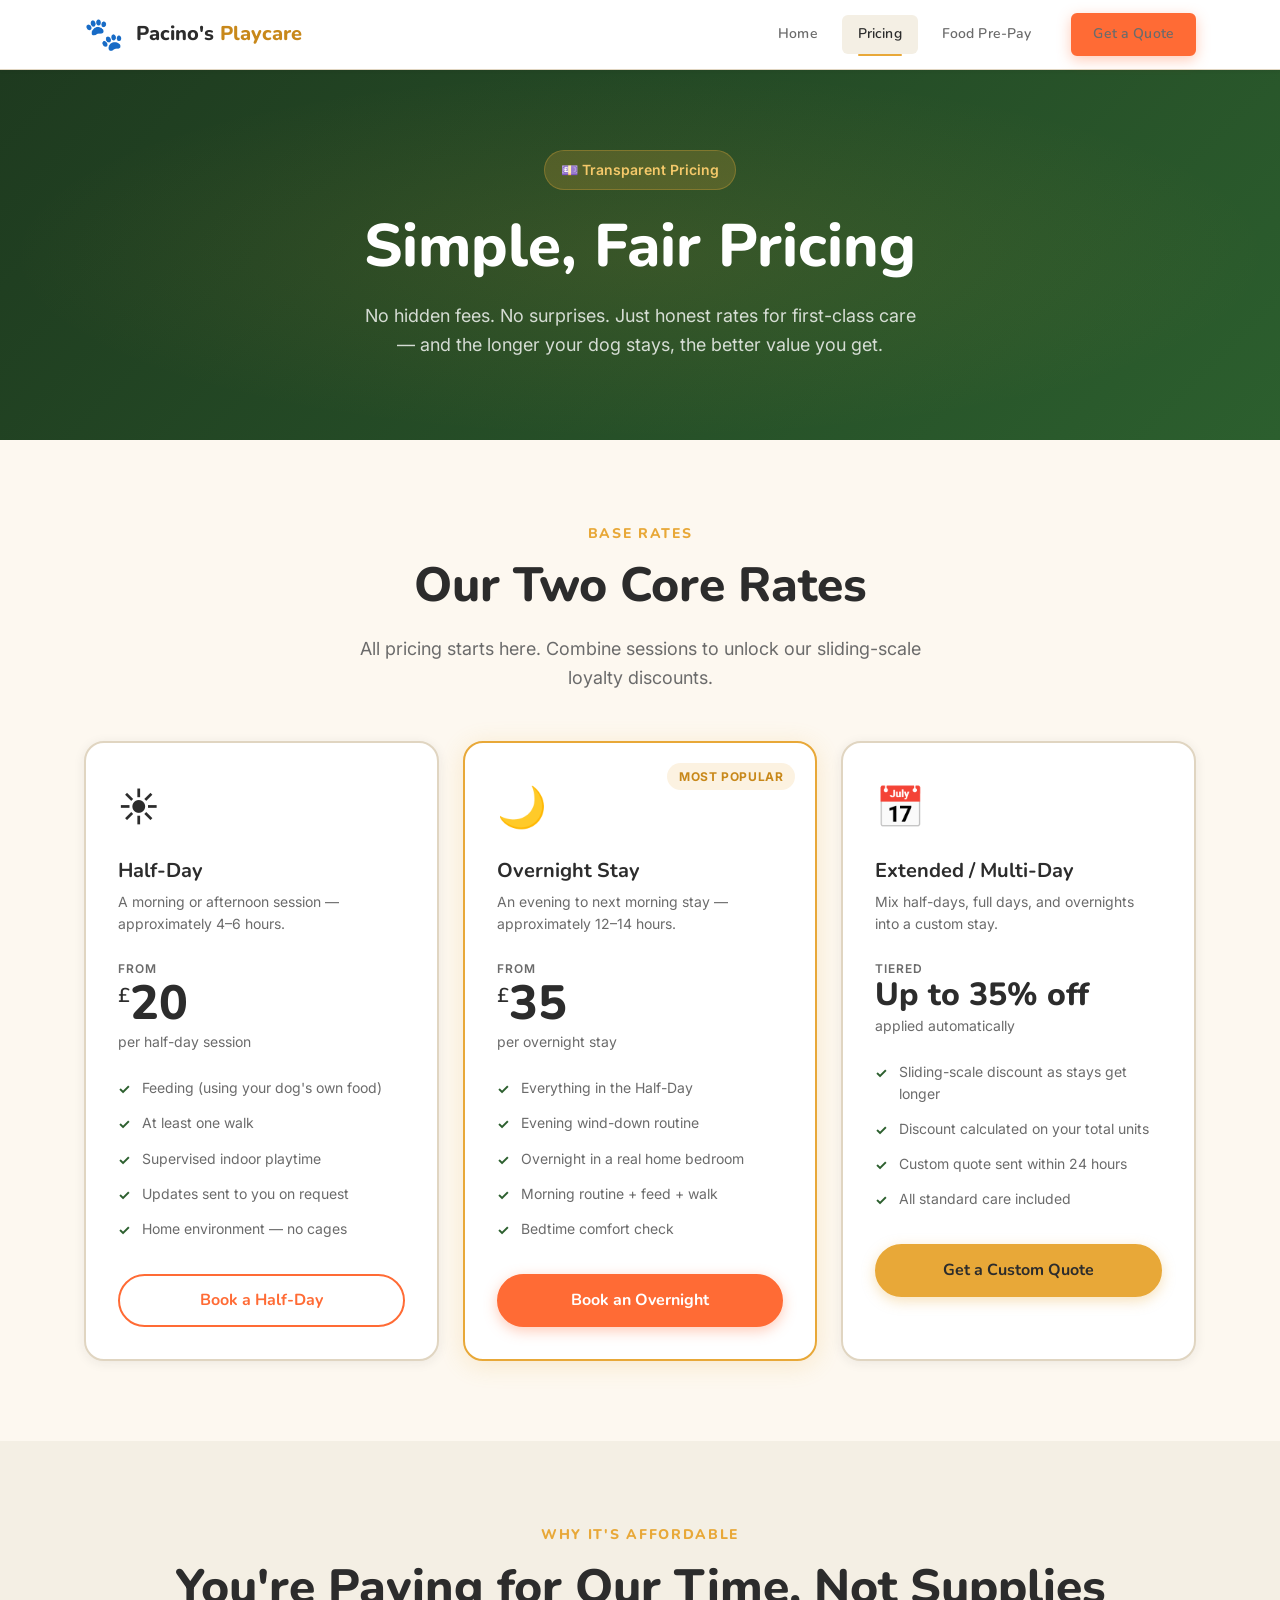
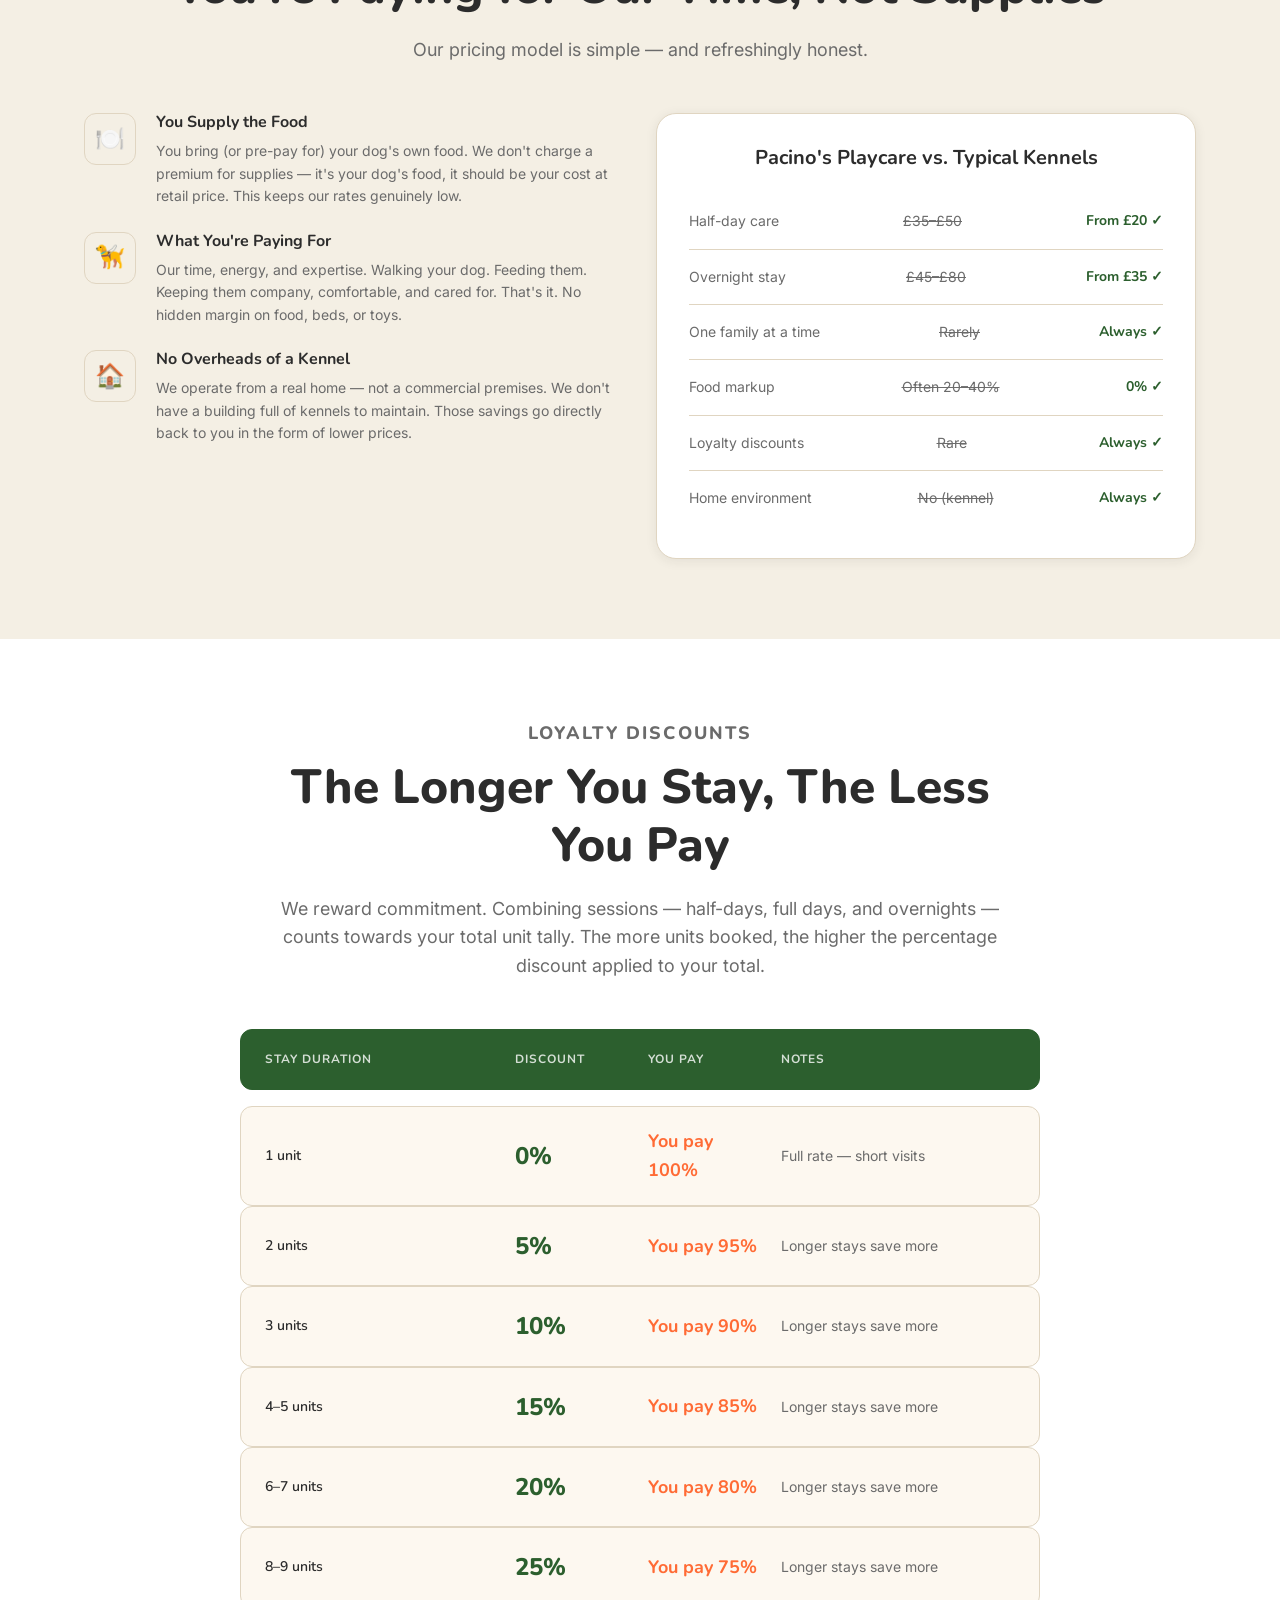
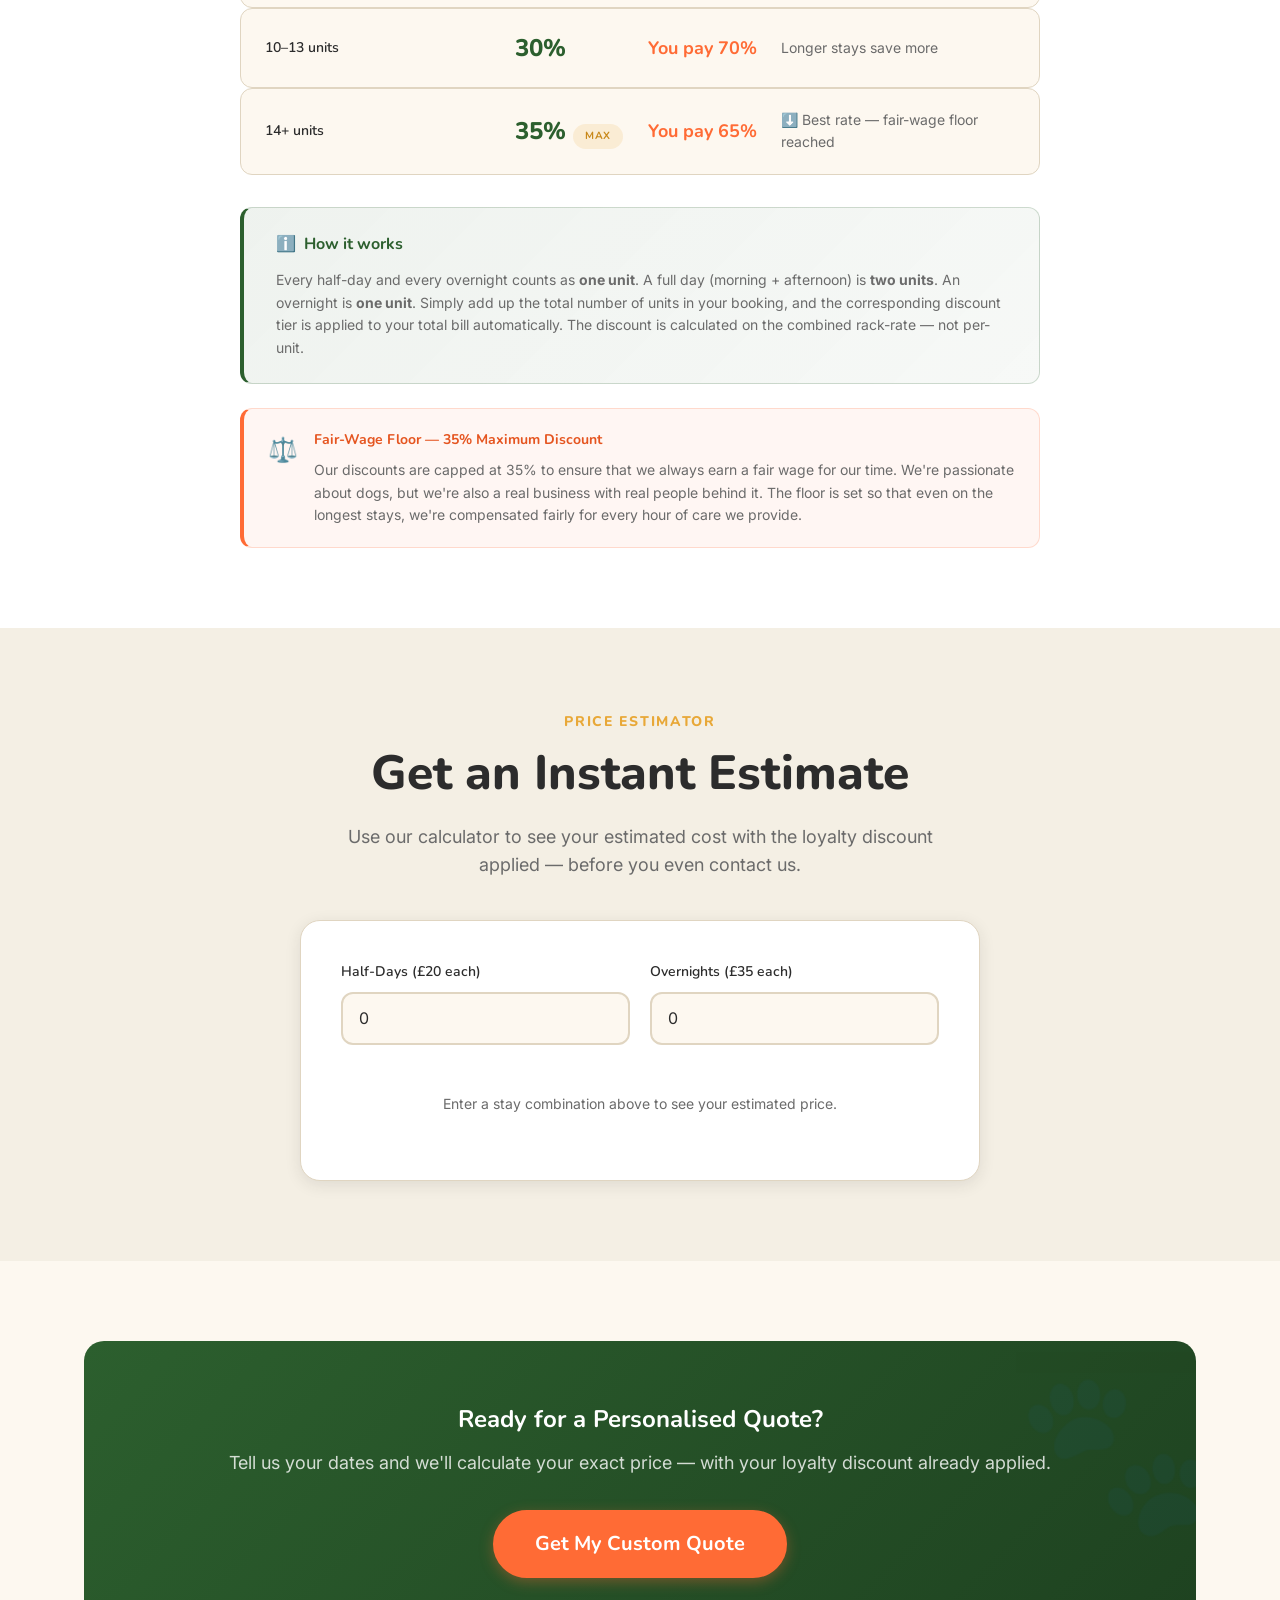
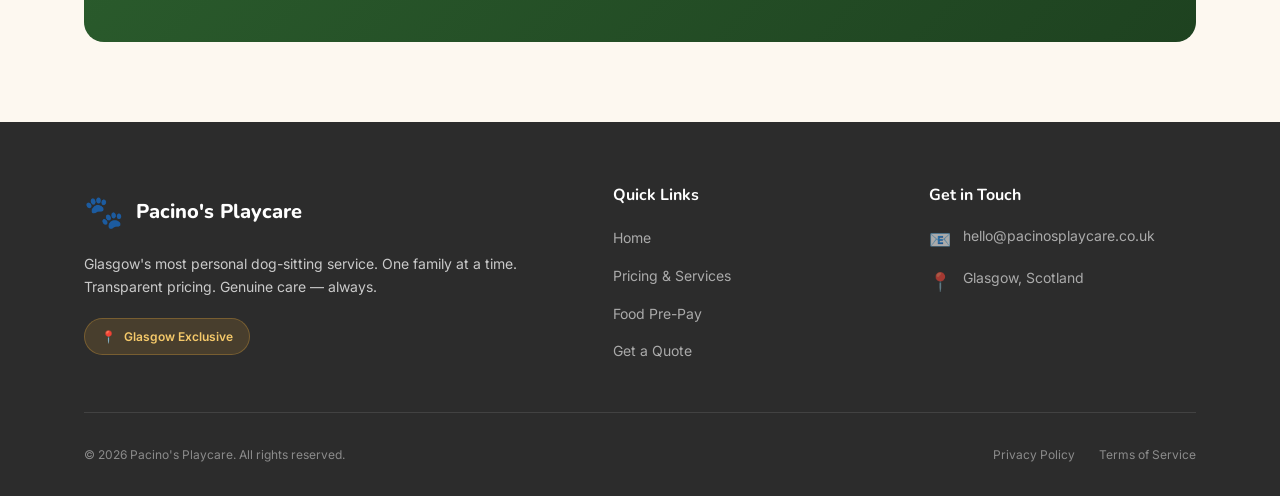
==== pricing.html @ 8b1b7b3b "Scaffold complete multi-page landing site for Pacino's Playcare - Add project structure: css/, js/, " ====
<!DOCTYPE html>
<html lang="en">
<head>
  <meta charset="UTF-8" />
  <meta name="viewport" content="width=device-width, initial-scale=1.0" />
  <meta name="description" content="Transparent pricing for Pacino's Playcare dog-sitting in Glasgow. Half-day from £20, overnight from £35. Sliding-scale discounts for longer stays. No hidden fees." />

  <title>Pricing & Services | Pacino's Playcare Glasgow</title>

  <!-- Fonts -->
  <link rel="preconnect" href="https://fonts.googleapis.com" />
  <link rel="preconnect" href="https://fonts.gstatic.com" crossorigin />
  <link href="https://fonts.googleapis.com/css2?family=Nunito:wght@400;500;600;700;800&family=Inter:wght@400;500;600&display=swap" rel="stylesheet" />

  <!-- Styles -->
  <link rel="stylesheet" href="css/styles.css" />
  <link rel="stylesheet" href="css/pricing.css" />

  <!-- Favicon -->
  <link rel="icon" href="data:image/svg+xml,<svg xmlns='http://www.w3.org/2000/svg' viewBox='0 0 100 100'><text y='.9em' font-size='90'>🐾</text></svg>" />
</head>
<body>

  <!-- ========================================================
       NAVIGATION
  ======================================================== -->
  <nav class="site-nav" role="navigation" aria-label="Main navigation">
    <div class="nav-inner">
      <a href="index.html" class="nav-logo" aria-label="Pacino's Playcare — Home">
        <span class="nav-logo__icon" aria-hidden="true">🐾</span>
        <span class="nav-logo__text">Pacino's <span>Playcare</span></span>
      </a>
      <button class="nav-toggle" aria-label="Open navigation menu" aria-expanded="false" aria-controls="nav-links">
        <span class="nav-toggle__bar"></span>
        <span class="nav-toggle__bar"></span>
        <span class="nav-toggle__bar"></span>
      </button>
      <ul class="nav-links" id="nav-links" role="list">
        <li class="nav-links__item"><a href="index.html" class="nav-links__link" data-page="index.html">Home</a></li>
        <li class="nav-links__item"><a href="pricing.html" class="nav-links__link" data-page="pricing.html">Pricing</a></li>
        <li class="nav-links__item"><a href="food.html" class="nav-links__link" data-page="food.html">Food Pre-Pay</a></li>
        <li class="nav-links__item"><a href="contact.html" class="nav-links__link btn btn-primary nav-cta" data-page="contact.html">Get a Quote</a></li>
      </ul>
    </div>
  </nav>

  <main>

    <!-- ======================================================
         PAGE HERO
    ====================================================== -->
    <section class="page-hero" aria-labelledby="pricing-hero-title">
      <div class="container">
        <div class="page-hero__content">
          <div class="page-hero__eyebrow" aria-hidden="true">💷 Transparent Pricing</div>
          <h1 class="page-hero__title" id="pricing-hero-title">Simple, Fair Pricing</h1>
          <p class="page-hero__sub">
            No hidden fees. No surprises. Just honest rates for first-class care — and the longer your dog stays, the better value you get.
          </p>
        </div>
      </div>
    </section>

    <!-- ======================================================
         BASE PRICING CARDS
    ====================================================== -->
    <section class="section" id="base-pricing" aria-labelledby="base-pricing-title">
      <div class="container">
        <div class="text-center" style="margin-bottom: 0;">
          <p class="eyebrow">Base Rates</p>
          <h2 class="section-title" id="base-pricing-title">Our Two Core Rates</h2>
          <p class="section-subtitle" style="margin-inline: auto; margin-bottom: 0;">
            All pricing starts here. Combine sessions to unlock our sliding-scale loyalty discounts.
          </p>
        </div>

        <div class="pricing-cards">

          <!-- Half-Day -->
          <div class="pricing-card">
            <span class="pricing-card__icon" aria-hidden="true">☀️</span>
            <h3 class="pricing-card__name">Half-Day</h3>
            <p class="pricing-card__desc">A morning or afternoon session — approximately 4–6 hours.</p>

            <div class="pricing-card__price-block">
              <div class="pricing-card__from">From</div>
              <div class="pricing-card__price" aria-label="£20 per half-day">
                <sup>£</sup>20
              </div>
              <div class="pricing-card__per">per half-day session</div>
            </div>

            <ul class="pricing-card__features" role="list">
              <li class="pricing-card__feature">
                <span class="pricing-card__feature-check" aria-hidden="true">✓</span>
                Feeding (using your dog's own food)
              </li>
              <li class="pricing-card__feature">
                <span class="pricing-card__feature-check" aria-hidden="true">✓</span>
                At least one walk
              </li>
              <li class="pricing-card__feature">
                <span class="pricing-card__feature-check" aria-hidden="true">✓</span>
                Supervised indoor playtime
              </li>
              <li class="pricing-card__feature">
                <span class="pricing-card__feature-check" aria-hidden="true">✓</span>
                Updates sent to you on request
              </li>
              <li class="pricing-card__feature">
                <span class="pricing-card__feature-check" aria-hidden="true">✓</span>
                Home environment — no cages
              </li>
            </ul>

            <a href="contact.html" class="btn btn-outline" style="width: 100%; justify-content: center;">Book a Half-Day</a>
          </div>

          <!-- Overnight -->
          <div class="pricing-card pricing-card--featured">
            <span class="badge badge-gold pricing-card__badge">Most Popular</span>
            <span class="pricing-card__icon" aria-hidden="true">🌙</span>
            <h3 class="pricing-card__name">Overnight Stay</h3>
            <p class="pricing-card__desc">An evening to next morning stay — approximately 12–14 hours.</p>

            <div class="pricing-card__price-block">
              <div class="pricing-card__from">From</div>
              <div class="pricing-card__price" aria-label="£35 per overnight">
                <sup>£</sup>35
              </div>
              <div class="pricing-card__per">per overnight stay</div>
            </div>

            <ul class="pricing-card__features" role="list">
              <li class="pricing-card__feature">
                <span class="pricing-card__feature-check" aria-hidden="true">✓</span>
                Everything in the Half-Day
              </li>
              <li class="pricing-card__feature">
                <span class="pricing-card__feature-check" aria-hidden="true">✓</span>
                Evening wind-down routine
              </li>
              <li class="pricing-card__feature">
                <span class="pricing-card__feature-check" aria-hidden="true">✓</span>
                Overnight in a real home bedroom
              </li>
              <li class="pricing-card__feature">
                <span class="pricing-card__feature-check" aria-hidden="true">✓</span>
                Morning routine + feed + walk
              </li>
              <li class="pricing-card__feature">
                <span class="pricing-card__feature-check" aria-hidden="true">✓</span>
                Bedtime comfort check
              </li>
            </ul>

            <a href="contact.html" class="btn btn-primary" style="width: 100%; justify-content: center;">Book an Overnight</a>
          </div>

          <!-- Extended / Custom -->
          <div class="pricing-card">
            <span class="pricing-card__icon" aria-hidden="true">📅</span>
            <h3 class="pricing-card__name">Extended / Multi-Day</h3>
            <p class="pricing-card__desc">Mix half-days, full days, and overnights into a custom stay.</p>

            <div class="pricing-card__price-block">
              <div class="pricing-card__from">Tiered</div>
              <div class="pricing-card__price" style="font-size: 2rem;" aria-label="Up to 35% off">
                Up to 35% off
              </div>
              <div class="pricing-card__per">applied automatically</div>
            </div>

            <ul class="pricing-card__features" role="list">
              <li class="pricing-card__feature">
                <span class="pricing-card__feature-check" aria-hidden="true">✓</span>
                Sliding-scale discount as stays get longer
              </li>
              <li class="pricing-card__feature">
                <span class="pricing-card__feature-check" aria-hidden="true">✓</span>
                Discount calculated on your total units
              </li>
              <li class="pricing-card__feature">
                <span class="pricing-card__feature-check" aria-hidden="true">✓</span>
                Custom quote sent within 24 hours
              </li>
              <li class="pricing-card__feature">
                <span class="pricing-card__feature-check" aria-hidden="true">✓</span>
                All standard care included
              </li>
            </ul>

            <a href="contact.html" class="btn btn-gold" style="width: 100%; justify-content: center;">Get a Custom Quote</a>
          </div>

        </div>
      </div>
    </section>

    <!-- ======================================================
         WHY SO AFFORDABLE
    ====================================================== -->
    <section class="section section--alt" id="why-affordable" aria-labelledby="affordable-title">
      <div class="container">
        <div class="text-center" style="margin-bottom: 3rem;">
          <p class="eyebrow">Why It's Affordable</p>
          <h2 class="section-title" id="affordable-title">You're Paying for Our Time, Not Supplies</h2>
          <p class="section-subtitle" style="margin-inline: auto;">
            Our pricing model is simple — and refreshingly honest.
          </p>
        </div>

        <div class="affordable-grid">
          <div class="affordable-col">
            <div class="affordable-item">
              <div class="affordable-item__icon" aria-hidden="true">🍽️</div>
              <div>
                <h3 class="affordable-item__title">You Supply the Food</h3>
                <p>You bring (or pre-pay for) your dog's own food. We don't charge a premium for supplies — it's your dog's food, it should be your cost at retail price. This keeps our rates genuinely low.</p>
              </div>
            </div>

            <div class="affordable-item">
              <div class="affordable-item__icon" aria-hidden="true">🦮</div>
              <div>
                <h3 class="affordable-item__title">What You're Paying For</h3>
                <p>Our time, energy, and expertise. Walking your dog. Feeding them. Keeping them company, comfortable, and cared for. That's it. No hidden margin on food, beds, or toys.</p>
              </div>
            </div>

            <div class="affordable-item">
              <div class="affordable-item__icon" aria-hidden="true">🏠</div>
              <div>
                <h3 class="affordable-item__title">No Overheads of a Kennel</h3>
                <p>We operate from a real home — not a commercial premises. We don't have a building full of kennels to maintain. Those savings go directly back to you in the form of lower prices.</p>
              </div>
            </div>
          </div>

          <div class="affordable-col">
            <div class="comparison-card">
              <h3 class="comparison-card__title">
                Pacino's Playcare vs. Typical Kennels
              </h3>
              <div class="comparison-row">
                <span class="comparison-row__label">Half-day care</span>
                <span class="comparison-row__them">£35–£50</span>
                <span class="comparison-row__us">From £20 ✓</span>
              </div>
              <div class="comparison-row">
                <span class="comparison-row__label">Overnight stay</span>
                <span class="comparison-row__them">£45–£80</span>
                <span class="comparison-row__us">From £35 ✓</span>
              </div>
              <div class="comparison-row">
                <span class="comparison-row__label">One family at a time</span>
                <span class="comparison-row__them">Rarely</span>
                <span class="comparison-row__us">Always ✓</span>
              </div>
              <div class="comparison-row">
                <span class="comparison-row__label">Food markup</span>
                <span class="comparison-row__them">Often 20–40%</span>
                <span class="comparison-row__us">0% ✓</span>
              </div>
              <div class="comparison-row">
                <span class="comparison-row__label">Loyalty discounts</span>
                <span class="comparison-row__them">Rare</span>
                <span class="comparison-row__us">Always ✓</span>
              </div>
              <div class="comparison-row">
                <span class="comparison-row__label">Home environment</span>
                <span class="comparison-row__them">No (kennel)</span>
                <span class="comparison-row__us">Always ✓</span>
              </div>
            </div>
          </div>
        </div>
      </div>
    </section>

    <!-- ======================================================
         DISCOUNT ALGORITHM
    ====================================================== -->
    <section class="section discount-section" id="discounts" aria-labelledby="discount-title">
      <div class="container">
        <div class="discount-intro">
          <p class="eyebrow">Loyalty Discounts</p>
          <h2 class="section-title" id="discount-title">The Longer You Stay, The Less You Pay</h2>
          <p>
            We reward commitment. Combining sessions — half-days, full days, and overnights — counts towards your total unit tally. The more units booked, the higher the percentage discount applied to your total.
          </p>
        </div>

        <!-- Discount Table -->
        <div class="discount-tiers" role="table" aria-label="Discount tier table">
          <div class="tier-row tier-row--header" role="row">
            <span class="tier-cell tier-cell--header" role="columnheader">Stay Duration</span>
            <span class="tier-cell tier-cell--header" role="columnheader">Discount</span>
            <span class="tier-cell tier-cell--header" role="columnheader">You Pay</span>
            <span class="tier-cell tier-cell--header" role="columnheader">Notes</span>
          </div>
          <div id="discount-tbody" role="rowgroup">
            <!-- Populated by pricing.js -->
            <noscript>
              <div class="tier-row" role="row"><span class="tier-cell tier-cell--duration" role="cell">1 unit</span><span class="tier-cell tier-cell--discount" role="cell">0%</span><span class="tier-cell tier-cell--price" role="cell">Full rate</span><span class="tier-cell" role="cell">Short visit</span></div>
              <div class="tier-row" role="row"><span class="tier-cell tier-cell--duration" role="cell">2 units</span><span class="tier-cell tier-cell--discount" role="cell">5%</span><span class="tier-cell tier-cell--price" role="cell">95%</span><span class="tier-cell" role="cell">Returning visitors save more</span></div>
              <div class="tier-row" role="row"><span class="tier-cell tier-cell--duration" role="cell">3 units</span><span class="tier-cell tier-cell--discount" role="cell">10%</span><span class="tier-cell tier-cell--price" role="cell">90%</span><span class="tier-cell" role="cell">Longer stays save more</span></div>
              <div class="tier-row" role="row"><span class="tier-cell tier-cell--duration" role="cell">4–5 units</span><span class="tier-cell tier-cell--discount" role="cell">15%</span><span class="tier-cell tier-cell--price" role="cell">85%</span><span class="tier-cell" role="cell">Longer stays save more</span></div>
              <div class="tier-row" role="row"><span class="tier-cell tier-cell--duration" role="cell">6–7 units</span><span class="tier-cell tier-cell--discount" role="cell">20%</span><span class="tier-cell tier-cell--price" role="cell">80%</span><span class="tier-cell" role="cell">Longer stays save more</span></div>
              <div class="tier-row" role="row"><span class="tier-cell tier-cell--duration" role="cell">8–9 units</span><span class="tier-cell tier-cell--discount" role="cell">25%</span><span class="tier-cell tier-cell--price" role="cell">75%</span><span class="tier-cell" role="cell">Longer stays save more</span></div>
              <div class="tier-row" role="row"><span class="tier-cell tier-cell--duration" role="cell">10–13 units</span><span class="tier-cell tier-cell--discount" role="cell">30%</span><span class="tier-cell tier-cell--price" role="cell">70%</span><span class="tier-cell" role="cell">Longer stays save more</span></div>
              <div class="tier-row" role="row"><span class="tier-cell tier-cell--duration" role="cell">14+ units</span><span class="tier-cell tier-cell--discount" role="cell">35%</span><span class="tier-cell tier-cell--price" role="cell">65%</span><span class="tier-cell" role="cell">Best rate — fair-wage floor</span></div>
            </noscript>
          </div>
        </div>

        <!-- Discount explainer -->
        <div class="discount-callout">
          <div class="discount-callout__title">
            <span aria-hidden="true">ℹ️</span>
            How it works
          </div>
          <p>
            Every half-day and every overnight counts as <strong>one unit</strong>. A full day (morning + afternoon) is <strong>two units</strong>. An overnight is <strong>one unit</strong>. Simply add up the total number of units in your booking, and the corresponding discount tier is applied to your total bill automatically. The discount is calculated on the combined rack-rate — not per-unit.
          </p>
        </div>

        <!-- Fair-wage floor notice -->
        <div class="floor-notice">
          <span class="floor-notice__icon" aria-hidden="true">⚖️</span>
          <div>
            <div class="floor-notice__title">Fair-Wage Floor — 35% Maximum Discount</div>
            <p>
              Our discounts are capped at 35% to ensure that we always earn a fair wage for our time. We're passionate about dogs, but we're also a real business with real people behind it. The floor is set so that even on the longest stays, we're compensated fairly for every hour of care we provide.
            </p>
          </div>
        </div>
      </div>
    </section>

    <!-- ======================================================
         PRICE ESTIMATOR
    ====================================================== -->
    <section class="section section--alt" id="estimator" aria-labelledby="estimator-title">
      <div class="container">
        <div class="text-center" style="margin-bottom: 2.5rem;">
          <p class="eyebrow">Price Estimator</p>
          <h2 class="section-title" id="estimator-title">Get an Instant Estimate</h2>
          <p class="section-subtitle" style="margin-inline: auto;">
            Use our calculator to see your estimated cost with the loyalty discount applied — before you even contact us.
          </p>
        </div>

        <div style="max-width: 680px; margin-inline: auto; background: var(--color-surface); border-radius: var(--radius-lg); padding: 2.5rem; box-shadow: var(--shadow-md); border: 1px solid var(--color-border);">
          <form id="estimator-form" novalidate aria-label="Price estimator">
            <div style="display: grid; grid-template-columns: 1fr 1fr; gap: 1.25rem; margin-bottom: 1.5rem;">
              <div>
                <label for="est-half-days" style="display: block; font-family: var(--font-heading); font-weight: 600; font-size: 0.875rem; margin-bottom: 0.5rem;">
                  Half-Days (£20 each)
                </label>
                <input
                  type="number"
                  id="est-half-days"
                  min="0"
                  max="50"
                  value="0"
                  class="form-input"
                  aria-label="Number of half-days"
                />
              </div>
              <div>
                <label for="est-overnights" style="display: block; font-family: var(--font-heading); font-weight: 600; font-size: 0.875rem; margin-bottom: 0.5rem;">
                  Overnights (£35 each)
                </label>
                <input
                  type="number"
                  id="est-overnights"
                  min="0"
                  max="50"
                  value="0"
                  class="form-input"
                  aria-label="Number of overnights"
                />
              </div>
            </div>
          </form>

          <div id="estimator-result" aria-live="polite" aria-label="Price estimate result">
            <p class="estimator-hint">Enter a stay combination above to see your estimated price.</p>
          </div>
        </div>
      </div>
    </section>

    <!-- ======================================================
         CTA
    ====================================================== -->
    <section class="section" aria-labelledby="pricing-cta-title">
      <div class="container">
        <div class="quote-cta">
          <h2 id="pricing-cta-title">Ready for a Personalised Quote?</h2>
          <p>Tell us your dates and we'll calculate your exact price — with your loyalty discount already applied.</p>
          <a href="contact.html" class="btn btn-primary btn-lg">Get My Custom Quote</a>
        </div>
      </div>
    </section>

  </main>

  <!-- ========================================================
       FOOTER
  ======================================================== -->
  <footer class="site-footer" aria-label="Site footer">
    <div class="container">
      <div class="footer-grid">
        <div class="footer-brand">
          <div class="footer-brand__logo">
            <span class="footer-brand__logo-icon" aria-hidden="true">🐾</span>
            <span class="footer-brand__logo-text">Pacino's Playcare</span>
          </div>
          <p class="footer-brand__tagline">Glasgow's most personal dog-sitting service. One family at a time. Transparent pricing. Genuine care — always.</p>
          <span class="footer-brand__badge"><span aria-hidden="true">📍</span> Glasgow Exclusive</span>
        </div>
        <div>
          <h3 class="footer-col__heading">Quick Links</h3>
          <ul class="footer-col__list" role="list">
            <li><a href="index.html">Home</a></li>
            <li><a href="pricing.html">Pricing & Services</a></li>
            <li><a href="food.html">Food Pre-Pay</a></li>
            <li><a href="contact.html">Get a Quote</a></li>
          </ul>
        </div>
        <div>
          <h3 class="footer-col__heading">Get in Touch</h3>
          <div class="footer-contact-item">
            <span class="footer-contact-item__icon" aria-hidden="true">📧</span>
            <span>hello@pacinosplaycare.co.uk</span>
          </div>
          <div class="footer-contact-item">
            <span class="footer-contact-item__icon" aria-hidden="true">📍</span>
            <span>Glasgow, Scotland</span>
          </div>
        </div>
      </div>
      <div class="footer-bottom">
        <p class="footer-bottom__copy">&copy; <span id="footer-year"></span> Pacino's Playcare. All rights reserved.</p>
        <nav class="footer-bottom__links" aria-label="Footer legal links">
          <a href="#">Privacy Policy</a>
          <a href="#">Terms of Service</a>
        </nav>
      </div>
    </div>
  </footer>

  <!-- Inline estimator styles (page-specific widget styles) -->
  <style>
    .estimator-hint {
      text-align: center;
      color: var(--color-text-muted);
      font-size: var(--size-sm);
      padding: 1.5rem 0;
    }
    .estimator-breakdown {
      display: flex;
      flex-direction: column;
      gap: 0;
      border: 1px solid var(--color-border);
      border-radius: var(--radius-md);
      overflow: hidden;
    }
    .estimator-row {
      display: flex;
      justify-content: space-between;
      align-items: center;
      padding: 0.75rem 1.25rem;
      font-size: 0.9375rem;
      color: var(--color-text-muted);
      border-bottom: 1px solid var(--color-border);
    }
    .estimator-row:last-child { border-bottom: none; }
    .estimator-row--discount {
      background: rgba(44,95,46,0.05);
      color: var(--color-secondary);
      font-weight: 600;
    }
    .estimator-row--total {
      background: var(--color-surface-alt);
      font-family: var(--font-heading);
      font-weight: 700;
      font-size: 1rem;
      color: var(--color-text);
    }
    .estimator-total-price {
      font-size: 1.5rem;
      font-weight: 800;
      color: var(--color-accent);
    }
    .estimator-floor-note {
      margin-top: 1rem;
      padding: 0.75rem 1rem;
      background: rgba(232,168,56,0.1);
      border: 1px solid rgba(232,168,56,0.25);
      border-radius: var(--radius-sm);
      font-size: 0.875rem;
      color: var(--color-primary-dark);
      text-align: center;
    }
    .form-input {
      width: 100%;
      padding: 0.75rem 1rem;
      background-color: var(--color-bg);
      border: 2px solid var(--color-border);
      border-radius: var(--radius-md);
      font-size: 1rem;
      color: var(--color-text);
      transition: border-color 0.25s ease, box-shadow 0.25s ease;
      outline: none;
    }
    .form-input:focus {
      border-color: var(--color-secondary);
      box-shadow: 0 0 0 3px rgba(44,95,46,0.12);
    }
  </style>

  <!-- Scripts -->
  <script src="js/main.js"></script>
  <script src="js/pricing.js"></script>
  <script>
    document.getElementById('footer-year').textContent = new Date().getFullYear();
  </script>

</body>
</html>
---- css/styles.css ----
/* ============================================================
   Pacino's Playcare — Global Stylesheet
   ============================================================ */

/* ----------------------------------------------------------
   1. CSS Custom Properties (Design Tokens)
   ---------------------------------------------------------- */
:root {
  /* Colours */
  --color-primary:       #E8A838;   /* warm amber/gold */
  --color-primary-dark:  #C8881A;
  --color-primary-light: #F5C96A;
  --color-secondary:     #2C5F2E;   /* forest green */
  --color-secondary-dark:#1E4220;
  --color-accent:        #FF6B35;   /* coral — CTAs */
  --color-accent-hover:  #E55520;

  --color-bg:            #FDF8F0;   /* warm cream background */
  --color-surface:       #FFFFFF;
  --color-surface-alt:   #F4EFE4;

  --color-text:          #2C2C2C;
  --color-text-muted:    #6B6B6B;
  --color-text-light:    #FFFFFF;

  --color-border:        #E0D5C1;
  --color-shadow:        rgba(44, 44, 44, 0.10);

  /* Typography */
  --font-heading: 'Nunito', sans-serif;
  --font-body:    'Inter', sans-serif;

  --size-xs:   0.75rem;   /*  12px */
  --size-sm:   0.875rem;  /*  14px */
  --size-base: 1rem;      /*  16px */
  --size-md:   1.125rem;  /*  18px */
  --size-lg:   1.25rem;   /*  20px */
  --size-xl:   1.5rem;    /*  24px */
  --size-2xl:  2rem;      /*  32px */
  --size-3xl:  2.5rem;    /*  40px */
  --size-4xl:  3rem;      /*  48px */
  --size-5xl:  3.75rem;   /*  60px */

  --weight-regular: 400;
  --weight-medium:  500;
  --weight-semibold:600;
  --weight-bold:    700;
  --weight-extrabold:800;

  --leading-tight:  1.2;
  --leading-snug:   1.35;
  --leading-normal: 1.6;

  /* Spacing */
  --space-1:  0.25rem;
  --space-2:  0.5rem;
  --space-3:  0.75rem;
  --space-4:  1rem;
  --space-5:  1.25rem;
  --space-6:  1.5rem;
  --space-8:  2rem;
  --space-10: 2.5rem;
  --space-12: 3rem;
  --space-16: 4rem;
  --space-20: 5rem;
  --space-24: 6rem;

  /* Layout */
  --max-width:     1160px;
  --nav-height:    70px;
  --radius-sm:     6px;
  --radius-md:     12px;
  --radius-lg:     20px;
  --radius-full:   9999px;

  /* Transitions */
  --transition-fast:   150ms ease;
  --transition-normal: 250ms ease;
  --transition-slow:   400ms ease;

  /* Shadows */
  --shadow-sm:  0 1px 3px var(--color-shadow);
  --shadow-md:  0 4px 16px var(--color-shadow);
  --shadow-lg:  0 8px 32px rgba(44,44,44,0.14);
  --shadow-card:0 2px 12px rgba(44,44,44,0.08);
}

/* ----------------------------------------------------------
   2. Reset & Base
   ---------------------------------------------------------- */
*, *::before, *::after {
  box-sizing: border-box;
  margin: 0;
  padding: 0;
}

html {
  scroll-behavior: smooth;
  font-size: 16px;
}

body {
  font-family: var(--font-body);
  font-size: var(--size-base);
  font-weight: var(--weight-regular);
  line-height: var(--leading-normal);
  color: var(--color-text);
  background-color: var(--color-bg);
  -webkit-font-smoothing: antialiased;
  -moz-osx-font-smoothing: grayscale;
}

img {
  max-width: 100%;
  height: auto;
  display: block;
}

a {
  color: inherit;
  text-decoration: none;
}

ul, ol {
  list-style: none;
}

button, input, textarea, select {
  font: inherit;
}

h1, h2, h3, h4, h5, h6 {
  font-family: var(--font-heading);
  font-weight: var(--weight-bold);
  line-height: var(--leading-tight);
  color: var(--color-text);
}

/* ----------------------------------------------------------
   3. Utility Classes
   ---------------------------------------------------------- */
.container {
  width: 100%;
  max-width: var(--max-width);
  margin-inline: auto;
  padding-inline: var(--space-6);
}

.section {
  padding-block: var(--space-20);
}

.section--alt {
  background-color: var(--color-surface-alt);
}

.section--dark {
  background-color: var(--color-secondary);
  color: var(--color-text-light);
}

.section--primary {
  background-color: var(--color-primary);
}

.text-center { text-align: center; }
.text-left   { text-align: left; }

.sr-only {
  position: absolute;
  width: 1px;
  height: 1px;
  padding: 0;
  margin: -1px;
  overflow: hidden;
  clip: rect(0,0,0,0);
  white-space: nowrap;
  border: 0;
}

/* ----------------------------------------------------------
   4. Typography Helpers
   ---------------------------------------------------------- */
.eyebrow {
  display: inline-block;
  font-family: var(--font-heading);
  font-size: var(--size-sm);
  font-weight: var(--weight-extrabold);
  letter-spacing: 0.12em;
  text-transform: uppercase;
  color: var(--color-primary);
  margin-bottom: var(--space-3);
}

.section--dark .eyebrow,
.section--primary .eyebrow {
  color: var(--color-primary-light);
}

.section-title {
  font-size: clamp(var(--size-2xl), 4vw, var(--size-4xl));
  font-weight: var(--weight-extrabold);
  margin-bottom: var(--space-5);
}

.section-subtitle {
  font-size: var(--size-md);
  color: var(--color-text-muted);
  max-width: 600px;
  line-height: var(--leading-normal);
}

.section--dark .section-subtitle {
  color: rgba(255,255,255,0.75);
}

/* ----------------------------------------------------------
   5. Buttons
   ---------------------------------------------------------- */
.btn {
  display: inline-flex;
  align-items: center;
  gap: var(--space-2);
  padding: var(--space-3) var(--space-8);
  font-family: var(--font-heading);
  font-size: var(--size-base);
  font-weight: var(--weight-bold);
  border-radius: var(--radius-full);
  border: 2px solid transparent;
  cursor: pointer;
  transition: background-color var(--transition-normal),
              color var(--transition-normal),
              border-color var(--transition-normal),
              transform var(--transition-fast),
              box-shadow var(--transition-normal);
  text-decoration: none;
  white-space: nowrap;
}

.btn:hover  { transform: translateY(-2px); }
.btn:active { transform: translateY(0); }

.btn-primary {
  background-color: var(--color-accent);
  color: var(--color-text-light);
  border-color: var(--color-accent);
  box-shadow: 0 4px 14px rgba(255,107,53,0.35);
}
.btn-primary:hover {
  background-color: var(--color-accent-hover);
  border-color: var(--color-accent-hover);
  box-shadow: 0 6px 20px rgba(255,107,53,0.45);
}

.btn-secondary {
  background-color: transparent;
  color: var(--color-text-light);
  border-color: var(--color-text-light);
}
.btn-secondary:hover {
  background-color: var(--color-text-light);
  color: var(--color-secondary);
}

.btn-outline {
  background-color: transparent;
  color: var(--color-accent);
  border-color: var(--color-accent);
}
.btn-outline:hover {
  background-color: var(--color-accent);
  color: var(--color-text-light);
}

.btn-gold {
  background-color: var(--color-primary);
  color: var(--color-text);
  border-color: var(--color-primary);
  box-shadow: 0 4px 14px rgba(232,168,56,0.35);
}
.btn-gold:hover {
  background-color: var(--color-primary-dark);
  border-color: var(--color-primary-dark);
}

.btn-lg {
  padding: var(--space-4) var(--space-10);
  font-size: var(--size-lg);
}

/* ----------------------------------------------------------
   6. Navigation
   ---------------------------------------------------------- */
.site-nav {
  position: sticky;
  top: 0;
  z-index: 900;
  height: var(--nav-height);
  background-color: var(--color-surface);
  border-bottom: 1px solid var(--color-border);
  box-shadow: var(--shadow-sm);
  display: flex;
  align-items: center;
}

.nav-inner {
  display: flex;
  align-items: center;
  justify-content: space-between;
  width: 100%;
  max-width: var(--max-width);
  margin-inline: auto;
  padding-inline: var(--space-6);
}

/* Logo */
.nav-logo {
  display: flex;
  align-items: center;
  gap: var(--space-3);
  text-decoration: none;
  flex-shrink: 0;
}

.nav-logo__icon {
  font-size: var(--size-2xl);
  line-height: 1;
}

.nav-logo__text {
  font-family: var(--font-heading);
  font-weight: var(--weight-extrabold);
  font-size: var(--size-lg);
  color: var(--color-text);
  line-height: 1;
}

.nav-logo__text span {
  color: var(--color-primary-dark);
}

/* Links */
.nav-links {
  display: flex;
  align-items: center;
  gap: var(--space-2);
}

.nav-links__item {
  position: relative;
}

.nav-links__link {
  display: block;
  padding: var(--space-2) var(--space-4);
  font-family: var(--font-heading);
  font-size: var(--size-sm);
  font-weight: var(--weight-semibold);
  color: var(--color-text-muted);
  text-decoration: none;
  border-radius: var(--radius-sm);
  transition: color var(--transition-fast), background-color var(--transition-fast);
  letter-spacing: 0.01em;
}

.nav-links__link:hover,
.nav-links__link.active {
  color: var(--color-text);
  background-color: var(--color-surface-alt);
}

.nav-links__link.active::after {
  content: '';
  position: absolute;
  bottom: -2px;
  left: var(--space-4);
  right: var(--space-4);
  height: 2px;
  background-color: var(--color-primary);
  border-radius: var(--radius-full);
}

.nav-cta {
  margin-left: var(--space-4);
  padding: var(--space-2) var(--space-5);
  font-size: var(--size-sm);
}

/* Hamburger (mobile) */
.nav-toggle {
  display: none;
  flex-direction: column;
  justify-content: space-between;
  width: 26px;
  height: 20px;
  background: none;
  border: none;
  cursor: pointer;
  padding: 0;
}

.nav-toggle__bar {
  display: block;
  width: 100%;
  height: 2px;
  background-color: var(--color-text);
  border-radius: var(--radius-full);
  transition: transform var(--transition-normal), opacity var(--transition-normal);
}

/* Animated hamburger → X */
.nav-toggle[aria-expanded="true"] .nav-toggle__bar:nth-child(1) {
  transform: translateY(9px) rotate(45deg);
}
.nav-toggle[aria-expanded="true"] .nav-toggle__bar:nth-child(2) {
  opacity: 0;
}
.nav-toggle[aria-expanded="true"] .nav-toggle__bar:nth-child(3) {
  transform: translateY(-9px) rotate(-45deg);
}

/* ----------------------------------------------------------
   7. Footer
   ---------------------------------------------------------- */
.site-footer {
  background-color: var(--color-text);
  color: rgba(255,255,255,0.75);
  padding-block: var(--space-16) var(--space-8);
}

.footer-grid {
  display: grid;
  grid-template-columns: 1.8fr 1fr 1fr;
  gap: var(--space-12);
  margin-bottom: var(--space-12);
}

.footer-brand__logo {
  display: flex;
  align-items: center;
  gap: var(--space-3);
  margin-bottom: var(--space-4);
}

.footer-brand__logo-icon {
  font-size: var(--size-2xl);
}

.footer-brand__logo-text {
  font-family: var(--font-heading);
  font-weight: var(--weight-extrabold);
  font-size: var(--size-lg);
  color: var(--color-text-light);
}

.footer-brand__tagline {
  font-size: var(--size-sm);
  line-height: var(--leading-normal);
  margin-bottom: var(--space-5);
}

.footer-brand__badge {
  display: inline-flex;
  align-items: center;
  gap: var(--space-2);
  padding: var(--space-2) var(--space-4);
  background-color: rgba(232,168,56,0.15);
  border: 1px solid rgba(232,168,56,0.3);
  border-radius: var(--radius-full);
  font-size: var(--size-xs);
  font-weight: var(--weight-semibold);
  color: var(--color-primary-light);
}

.footer-col__heading {
  font-family: var(--font-heading);
  font-weight: var(--weight-bold);
  font-size: var(--size-base);
  color: var(--color-text-light);
  margin-bottom: var(--space-5);
}

.footer-col__list {
  display: flex;
  flex-direction: column;
  gap: var(--space-3);
}

.footer-col__list a {
  font-size: var(--size-sm);
  color: rgba(255,255,255,0.6);
  transition: color var(--transition-fast);
}

.footer-col__list a:hover {
  color: var(--color-primary-light);
}

.footer-contact-item {
  display: flex;
  align-items: flex-start;
  gap: var(--space-3);
  font-size: var(--size-sm);
  color: rgba(255,255,255,0.6);
  margin-bottom: var(--space-3);
}

.footer-contact-item__icon {
  font-size: var(--size-md);
  flex-shrink: 0;
  margin-top: 1px;
}

.footer-bottom {
  border-top: 1px solid rgba(255,255,255,0.1);
  padding-top: var(--space-8);
  display: flex;
  align-items: center;
  justify-content: space-between;
  flex-wrap: wrap;
  gap: var(--space-4);
}

.footer-bottom__copy {
  font-size: var(--size-xs);
  color: rgba(255,255,255,0.45);
}

.footer-bottom__links {
  display: flex;
  gap: var(--space-6);
}

.footer-bottom__links a {
  font-size: var(--size-xs);
  color: rgba(255,255,255,0.45);
  transition: color var(--transition-fast);
}

.footer-bottom__links a:hover {
  color: var(--color-primary-light);
}

/* ----------------------------------------------------------
   8. Cards
   ---------------------------------------------------------- */
.card {
  background-color: var(--color-surface);
  border-radius: var(--radius-lg);
  padding: var(--space-8);
  box-shadow: var(--shadow-card);
  transition: box-shadow var(--transition-normal), transform var(--transition-normal);
}

.card:hover {
  box-shadow: var(--shadow-md);
  transform: translateY(-4px);
}

.card__icon {
  font-size: 2.5rem;
  margin-bottom: var(--space-5);
  display: block;
}

.card__title {
  font-family: var(--font-heading);
  font-weight: var(--weight-bold);
  font-size: var(--size-lg);
  margin-bottom: var(--space-3);
}

.card__body {
  font-size: var(--size-sm);
  color: var(--color-text-muted);
  line-height: var(--leading-normal);
}

/* ----------------------------------------------------------
   9. Badges / Pills
   ---------------------------------------------------------- */
.badge {
  display: inline-flex;
  align-items: center;
  gap: var(--space-1);
  padding: var(--space-1) var(--space-3);
  border-radius: var(--radius-full);
  font-size: var(--size-xs);
  font-weight: var(--weight-bold);
  letter-spacing: 0.05em;
  text-transform: uppercase;
}

.badge-green {
  background-color: rgba(44,95,46,0.12);
  color: var(--color-secondary);
}

.badge-gold {
  background-color: rgba(232,168,56,0.15);
  color: var(--color-primary-dark);
}

.badge-coral {
  background-color: rgba(255,107,53,0.12);
  color: var(--color-accent-hover);
}

/* ----------------------------------------------------------
   10. Responsive — Mobile Breakpoints
   ---------------------------------------------------------- */
@media (max-width: 900px) {
  .footer-grid {
    grid-template-columns: 1fr 1fr;
  }
  .footer-grid > :first-child {
    grid-column: span 2;
  }
}

@media (max-width: 768px) {
  :root {
    --nav-height: 64px;
  }

  /* Mobile nav */
  .nav-toggle {
    display: flex;
  }

  .nav-links {
    position: absolute;
    top: var(--nav-height);
    left: 0;
    right: 0;
    flex-direction: column;
    align-items: stretch;
    gap: 0;
    background-color: var(--color-surface);
    border-bottom: 1px solid var(--color-border);
    box-shadow: var(--shadow-md);
    padding: var(--space-4) var(--space-6);
    transform: translateY(-20px);
    opacity: 0;
    pointer-events: none;
    transition: opacity var(--transition-normal), transform var(--transition-normal);
  }

  .nav-links.open {
    transform: translateY(0);
    opacity: 1;
    pointer-events: all;
  }

  .nav-links__link {
    padding: var(--space-4);
    font-size: var(--size-base);
    border-bottom: 1px solid var(--color-border);
  }

  .nav-links__link.active::after {
    display: none;
  }

  .nav-cta {
    margin-left: 0;
    margin-top: var(--space-3);
    text-align: center;
    justify-content: center;
  }

  .section {
    padding-block: var(--space-16);
  }

  .footer-grid {
    grid-template-columns: 1fr;
  }

  .footer-grid > :first-child {
    grid-column: span 1;
  }

  .footer-bottom {
    flex-direction: column;
    text-align: center;
  }
}

@media (max-width: 480px) {
  .container {
    padding-inline: var(--space-4);
  }

  .section {
    padding-block: var(--space-12);
  }
}
---- css/pricing.css ----
/* ============================================================
   Pacino's Playcare — Pricing Page Styles
   ============================================================ */

/* ----------------------------------------------------------
   Pricing Hero
   ---------------------------------------------------------- */
.page-hero {
  background: linear-gradient(135deg, #1e3a1f 0%, #2C5F2E 100%);
  color: var(--color-text-light);
  padding: var(--space-20) 0;
  text-align: center;
  position: relative;
  overflow: hidden;
}

.page-hero::before {
  content: '';
  position: absolute;
  inset: 0;
  background: radial-gradient(ellipse at 50% 50%, rgba(232,168,56,0.1) 0%, transparent 70%);
  pointer-events: none;
}

.page-hero__content {
  position: relative;
  z-index: 1;
}

.page-hero__eyebrow {
  display: inline-flex;
  align-items: center;
  gap: var(--space-2);
  padding: var(--space-2) var(--space-4);
  background: rgba(232,168,56,0.2);
  border: 1px solid rgba(232,168,56,0.3);
  border-radius: var(--radius-full);
  font-size: var(--size-sm);
  font-weight: var(--weight-semibold);
  color: var(--color-primary-light);
  margin-bottom: var(--space-5);
}

.page-hero__title {
  font-size: clamp(var(--size-3xl), 5vw, var(--size-5xl));
  font-weight: var(--weight-extrabold);
  color: var(--color-text-light);
  margin-bottom: var(--space-5);
}

.page-hero__sub {
  font-size: var(--size-md);
  color: rgba(255,255,255,0.8);
  max-width: 560px;
  margin-inline: auto;
  line-height: var(--leading-normal);
}

/* ----------------------------------------------------------
   Base Pricing Cards
   ---------------------------------------------------------- */
.pricing-cards {
  display: grid;
  grid-template-columns: repeat(auto-fit, minmax(280px, 1fr));
  gap: var(--space-6);
  margin-top: var(--space-12);
}

.pricing-card {
  background-color: var(--color-surface);
  border-radius: var(--radius-lg);
  padding: var(--space-8);
  box-shadow: var(--shadow-card);
  border: 2px solid var(--color-border);
  transition: box-shadow var(--transition-normal), transform var(--transition-normal), border-color var(--transition-normal);
  position: relative;
  overflow: hidden;
}

.pricing-card:hover {
  box-shadow: var(--shadow-md);
  transform: translateY(-4px);
}

.pricing-card--featured {
  border-color: var(--color-primary);
  box-shadow: 0 4px 24px rgba(232,168,56,0.2);
}

.pricing-card__badge {
  position: absolute;
  top: var(--space-5);
  right: var(--space-5);
}

.pricing-card__icon {
  font-size: 2.5rem;
  display: block;
  margin-bottom: var(--space-5);
}

.pricing-card__name {
  font-family: var(--font-heading);
  font-weight: var(--weight-bold);
  font-size: var(--size-lg);
  margin-bottom: var(--space-2);
}

.pricing-card__desc {
  font-size: var(--size-sm);
  color: var(--color-text-muted);
  margin-bottom: var(--space-6);
}

.pricing-card__price-block {
  margin-bottom: var(--space-6);
}

.pricing-card__from {
  font-size: var(--size-xs);
  color: var(--color-text-muted);
  text-transform: uppercase;
  letter-spacing: 0.08em;
  font-weight: var(--weight-semibold);
}

.pricing-card__price {
  font-family: var(--font-heading);
  font-weight: var(--weight-extrabold);
  font-size: var(--size-4xl);
  color: var(--color-text);
  line-height: 1;
}

.pricing-card__price sup {
  font-size: var(--size-lg);
  vertical-align: super;
  font-weight: var(--weight-semibold);
}

.pricing-card__per {
  font-size: var(--size-sm);
  color: var(--color-text-muted);
  margin-top: var(--space-1);
}

.pricing-card__features {
  display: flex;
  flex-direction: column;
  gap: var(--space-3);
  margin-bottom: var(--space-8);
}

.pricing-card__feature {
  display: flex;
  align-items: flex-start;
  gap: var(--space-3);
  font-size: var(--size-sm);
  color: var(--color-text-muted);
  line-height: var(--leading-normal);
}

.pricing-card__feature-check {
  color: var(--color-secondary);
  font-weight: var(--weight-bold);
  flex-shrink: 0;
  margin-top: 1px;
}

/* ----------------------------------------------------------
   Discount Algorithm Section
   ---------------------------------------------------------- */
.discount-section {
  background-color: var(--color-surface);
}

.discount-intro {
  max-width: 720px;
  margin-inline: auto;
  text-align: center;
  margin-bottom: var(--space-12);
}

.discount-intro p {
  font-size: var(--size-md);
  color: var(--color-text-muted);
  line-height: var(--leading-normal);
}

.discount-tiers {
  display: flex;
  flex-direction: column;
  gap: var(--space-4);
  max-width: 800px;
  margin-inline: auto;
}

.tier-row {
  display: grid;
  grid-template-columns: 2fr 1fr 1fr 2fr;
  align-items: center;
  gap: var(--space-4);
  background-color: var(--color-bg);
  border-radius: var(--radius-md);
  padding: var(--space-5) var(--space-6);
  border: 1px solid var(--color-border);
  transition: border-color var(--transition-fast), box-shadow var(--transition-fast);
}

.tier-row:hover {
  border-color: var(--color-primary);
  box-shadow: var(--shadow-sm);
}

.tier-row--header {
  background-color: var(--color-secondary);
  border-color: var(--color-secondary);
  color: var(--color-text-light);
}

.tier-row--header:hover {
  border-color: var(--color-secondary);
  box-shadow: none;
}

.tier-cell {
  font-size: var(--size-sm);
  color: var(--color-text-muted);
}

.tier-cell--header {
  font-family: var(--font-heading);
  font-weight: var(--weight-bold);
  font-size: var(--size-xs);
  text-transform: uppercase;
  letter-spacing: 0.08em;
  color: rgba(255,255,255,0.8);
}

.tier-cell--duration {
  font-family: var(--font-heading);
  font-weight: var(--weight-semibold);
  color: var(--color-text);
  font-size: var(--size-sm);
}

.tier-cell--discount {
  font-family: var(--font-heading);
  font-weight: var(--weight-extrabold);
  font-size: var(--size-xl);
  color: var(--color-secondary);
}

.tier-cell--price {
  font-family: var(--font-heading);
  font-weight: var(--weight-bold);
  color: var(--color-accent);
  font-size: var(--size-md);
}

.tier-bar {
  display: none; /* shown via JS if needed */
}

/* Discount Explainer Box */
.discount-callout {
  max-width: 800px;
  margin: var(--space-8) auto 0;
  background: linear-gradient(135deg, rgba(44,95,46,0.08), rgba(44,95,46,0.04));
  border: 1px solid rgba(44,95,46,0.2);
  border-left: 4px solid var(--color-secondary);
  border-radius: var(--radius-md);
  padding: var(--space-6) var(--space-8);
}

.discount-callout__title {
  font-family: var(--font-heading);
  font-weight: var(--weight-bold);
  font-size: var(--size-base);
  color: var(--color-secondary);
  margin-bottom: var(--space-3);
  display: flex;
  align-items: center;
  gap: var(--space-2);
}

.discount-callout p {
  font-size: var(--size-sm);
  color: var(--color-text-muted);
  line-height: var(--leading-normal);
}

/* Fair-Wage Floor Notice */
.floor-notice {
  max-width: 800px;
  margin: var(--space-6) auto 0;
  background: rgba(255,107,53,0.06);
  border: 1px solid rgba(255,107,53,0.2);
  border-left: 4px solid var(--color-accent);
  border-radius: var(--radius-md);
  padding: var(--space-5) var(--space-6);
  display: flex;
  align-items: flex-start;
  gap: var(--space-4);
}

.floor-notice__icon {
  font-size: var(--size-xl);
  flex-shrink: 0;
  margin-top: 2px;
}

.floor-notice__title {
  font-family: var(--font-heading);
  font-weight: var(--weight-bold);
  font-size: var(--size-sm);
  color: var(--color-accent-hover);
  margin-bottom: var(--space-2);
}

.floor-notice p {
  font-size: var(--size-sm);
  color: var(--color-text-muted);
  line-height: var(--leading-normal);
}

/* ----------------------------------------------------------
   Why So Affordable
   ---------------------------------------------------------- */
.affordable-grid {
  display: grid;
  grid-template-columns: 1fr 1fr;
  gap: var(--space-8);
  margin-top: var(--space-12);
}

.affordable-col {
  display: flex;
  flex-direction: column;
  gap: var(--space-6);
}

.affordable-item {
  display: flex;
  align-items: flex-start;
  gap: var(--space-5);
}

.affordable-item__icon {
  width: 52px;
  height: 52px;
  background-color: var(--color-surface-alt);
  border-radius: var(--radius-md);
  display: flex;
  align-items: center;
  justify-content: center;
  font-size: var(--size-xl);
  flex-shrink: 0;
  border: 1px solid var(--color-border);
}

.affordable-item__title {
  font-family: var(--font-heading);
  font-weight: var(--weight-bold);
  font-size: var(--size-base);
  margin-bottom: var(--space-2);
}

.affordable-item p {
  font-size: var(--size-sm);
  color: var(--color-text-muted);
  line-height: var(--leading-normal);
}

/* Comparison Column */
.comparison-card {
  background-color: var(--color-surface);
  border-radius: var(--radius-lg);
  padding: var(--space-8);
  box-shadow: var(--shadow-card);
  border: 1px solid var(--color-border);
}

.comparison-card__title {
  font-family: var(--font-heading);
  font-weight: var(--weight-bold);
  font-size: var(--size-lg);
  margin-bottom: var(--space-6);
  text-align: center;
}

.comparison-row {
  display: flex;
  justify-content: space-between;
  align-items: center;
  padding: var(--space-4) 0;
  border-bottom: 1px solid var(--color-border);
}

.comparison-row:last-of-type {
  border-bottom: none;
}

.comparison-row__label {
  font-size: var(--size-sm);
  color: var(--color-text-muted);
}

.comparison-row__them {
  font-size: var(--size-sm);
  color: var(--color-text-muted);
  text-decoration: line-through;
}

.comparison-row__us {
  font-family: var(--font-heading);
  font-weight: var(--weight-bold);
  color: var(--color-secondary);
  font-size: var(--size-sm);
}

/* ----------------------------------------------------------
   Quote CTA
   ---------------------------------------------------------- */
.quote-cta {
  text-align: center;
  padding: var(--space-16);
  background: linear-gradient(135deg, var(--color-secondary) 0%, #1E4220 100%);
  border-radius: var(--radius-lg);
  color: var(--color-text-light);
  position: relative;
  overflow: hidden;
}

.quote-cta::before {
  content: '🐾';
  position: absolute;
  font-size: 10rem;
  opacity: 0.06;
  top: -20px;
  right: -20px;
  pointer-events: none;
}

.quote-cta h2 {
  color: var(--color-text-light);
  margin-bottom: var(--space-4);
}

.quote-cta p {
  color: rgba(255,255,255,0.8);
  font-size: var(--size-md);
  margin-bottom: var(--space-8);
}

/* ----------------------------------------------------------
   Responsive — Pricing page
   ---------------------------------------------------------- */
@media (max-width: 768px) {
  .tier-row {
    grid-template-columns: 1fr 1fr;
    grid-template-rows: auto auto;
    gap: var(--space-2) var(--space-4);
  }

  .tier-row--header {
    display: none;
  }

  .tier-cell--duration::before {
    content: 'Duration: ';
    font-weight: var(--weight-regular);
    color: var(--color-text-muted);
  }
  .tier-cell--discount::before {
    content: 'Discount: ';
    font-size: var(--size-xs);
    font-weight: var(--weight-regular);
    color: var(--color-text-muted);
  }

  .affordable-grid {
    grid-template-columns: 1fr;
  }
}

@media (max-width: 480px) {
  .tier-row {
    grid-template-columns: 1fr;
  }
}
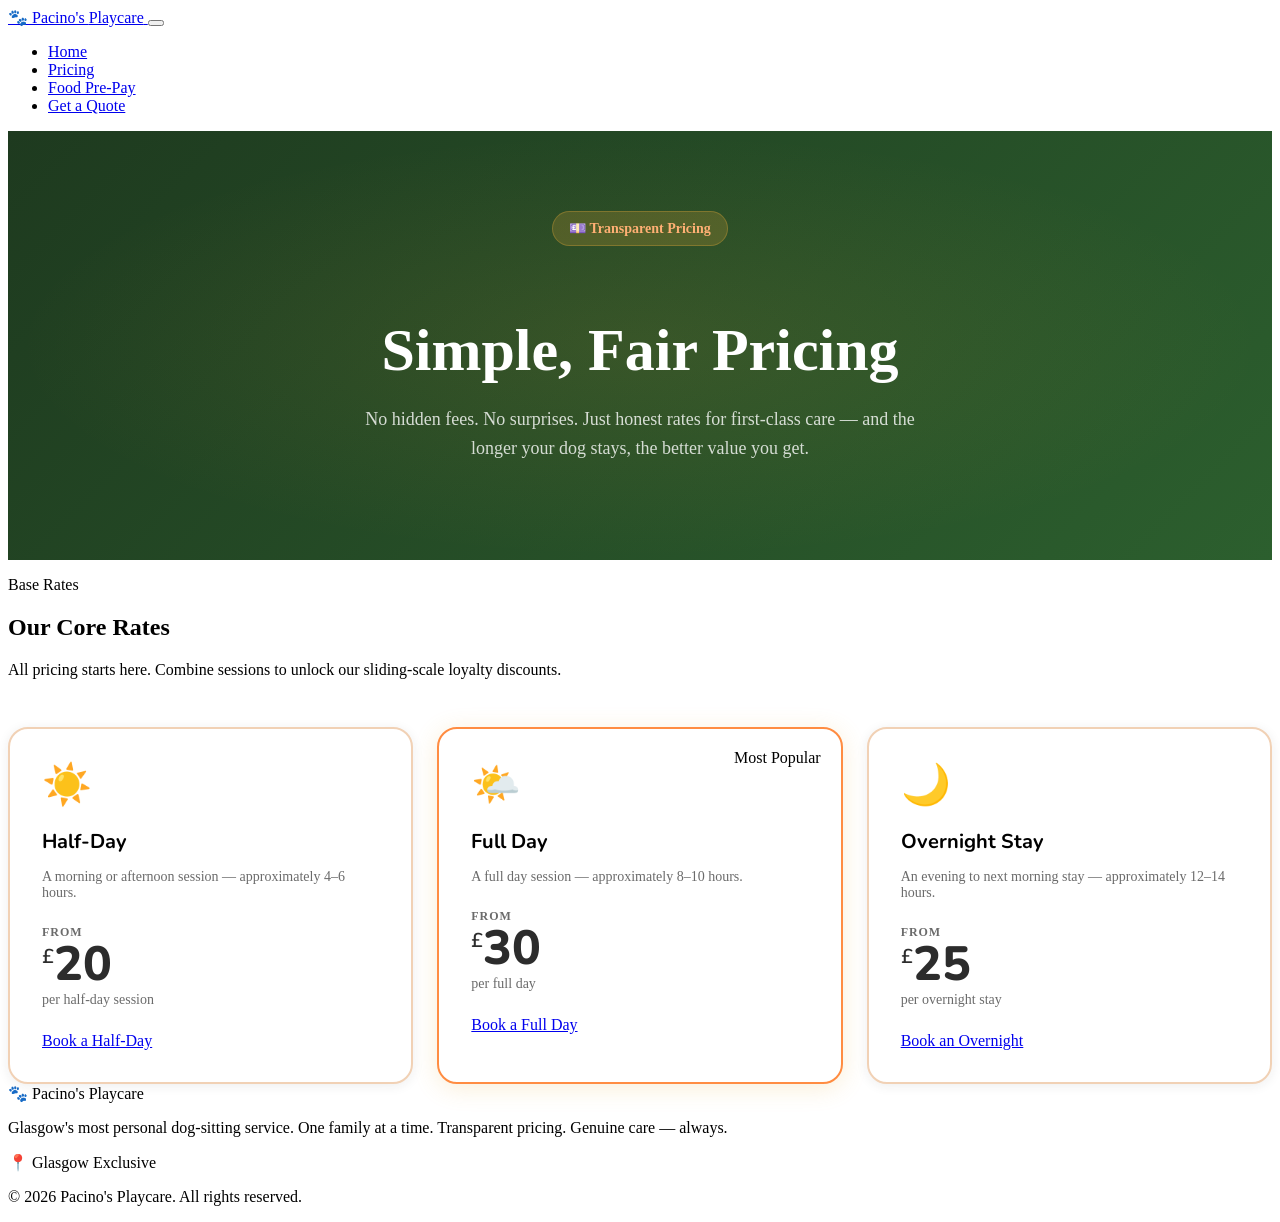
==== commit 5f60d0c6: "Remove testimonials and 'breeds AJ grew up with' labels; switch to orange theme; add £30 full-day an" ====
--- a/pricing.html
+++ b/pricing.html
@@ -3,7 +3,7 @@
 <head>
   <meta charset="UTF-8" />
   <meta name="viewport" content="width=device-width, initial-scale=1.0" />
-  <meta name="description" content="Transparent pricing for Pacino's Playcare dog-sitting in Glasgow. Half-day from £20, overnight from £35. Sliding-scale discounts for longer stays. No hidden fees." />
+  <meta name="description" content="Transparent pricing for Pacino's Playcare dog-sitting in Glasgow. Half-day from £20, full day from £30, overnight from £25. Sliding-scale discounts for longer stays. No hidden fees." />
 
   <title>Pricing & Services | Pacino's Playcare Glasgow</title>
 
@@ -21,9 +21,6 @@
 </head>
 <body>
 
-  <!-- ========================================================
-       NAVIGATION
-  ======================================================== -->
   <nav class="site-nav" role="navigation" aria-label="Main navigation">
     <div class="nav-inner">
       <a href="index.html" class="nav-logo" aria-label="Pacino's Playcare — Home">
@@ -45,10 +42,6 @@
   </nav>
 
   <main>
-
-    <!-- ======================================================
-         PAGE HERO
-    ====================================================== -->
     <section class="page-hero" aria-labelledby="pricing-hero-title">
       <div class="container">
         <div class="page-hero__content">
@@ -61,355 +54,58 @@
       </div>
     </section>
 
-    <!-- ======================================================
-         BASE PRICING CARDS
-    ====================================================== -->
     <section class="section" id="base-pricing" aria-labelledby="base-pricing-title">
       <div class="container">
         <div class="text-center" style="margin-bottom: 0;">
           <p class="eyebrow">Base Rates</p>
-          <h2 class="section-title" id="base-pricing-title">Our Two Core Rates</h2>
+          <h2 class="section-title" id="base-pricing-title">Our Core Rates</h2>
           <p class="section-subtitle" style="margin-inline: auto; margin-bottom: 0;">
             All pricing starts here. Combine sessions to unlock our sliding-scale loyalty discounts.
           </p>
         </div>
 
         <div class="pricing-cards">
-
-          <!-- Half-Day -->
           <div class="pricing-card">
             <span class="pricing-card__icon" aria-hidden="true">☀️</span>
             <h3 class="pricing-card__name">Half-Day</h3>
             <p class="pricing-card__desc">A morning or afternoon session — approximately 4–6 hours.</p>
-
             <div class="pricing-card__price-block">
               <div class="pricing-card__from">From</div>
-              <div class="pricing-card__price" aria-label="£20 per half-day">
-                <sup>£</sup>20
-              </div>
+              <div class="pricing-card__price" aria-label="£20 per half-day"><sup>£</sup>20</div>
               <div class="pricing-card__per">per half-day session</div>
             </div>
-
-            <ul class="pricing-card__features" role="list">
-              <li class="pricing-card__feature">
-                <span class="pricing-card__feature-check" aria-hidden="true">✓</span>
-                Feeding (using your dog's own food)
-              </li>
-              <li class="pricing-card__feature">
-                <span class="pricing-card__feature-check" aria-hidden="true">✓</span>
-                At least one walk
-              </li>
-              <li class="pricing-card__feature">
-                <span class="pricing-card__feature-check" aria-hidden="true">✓</span>
-                Supervised indoor playtime
-              </li>
-              <li class="pricing-card__feature">
-                <span class="pricing-card__feature-check" aria-hidden="true">✓</span>
-                Updates sent to you on request
-              </li>
-              <li class="pricing-card__feature">
-                <span class="pricing-card__feature-check" aria-hidden="true">✓</span>
-                Home environment — no cages
-              </li>
-            </ul>
-
             <a href="contact.html" class="btn btn-outline" style="width: 100%; justify-content: center;">Book a Half-Day</a>
           </div>
 
-          <!-- Overnight -->
           <div class="pricing-card pricing-card--featured">
             <span class="badge badge-gold pricing-card__badge">Most Popular</span>
+            <span class="pricing-card__icon" aria-hidden="true">🌤️</span>
+            <h3 class="pricing-card__name">Full Day</h3>
+            <p class="pricing-card__desc">A full day session — approximately 8–10 hours.</p>
+            <div class="pricing-card__price-block">
+              <div class="pricing-card__from">From</div>
+              <div class="pricing-card__price" aria-label="£30 per full day"><sup>£</sup>30</div>
+              <div class="pricing-card__per">per full day</div>
+            </div>
+            <a href="contact.html" class="btn btn-primary" style="width: 100%; justify-content: center;">Book a Full Day</a>
+          </div>
+
+          <div class="pricing-card">
             <span class="pricing-card__icon" aria-hidden="true">🌙</span>
             <h3 class="pricing-card__name">Overnight Stay</h3>
             <p class="pricing-card__desc">An evening to next morning stay — approximately 12–14 hours.</p>
-
             <div class="pricing-card__price-block">
               <div class="pricing-card__from">From</div>
-              <div class="pricing-card__price" aria-label="£35 per overnight">
-                <sup>£</sup>35
-              </div>
+              <div class="pricing-card__price" aria-label="£25 per overnight"><sup>£</sup>25</div>
               <div class="pricing-card__per">per overnight stay</div>
             </div>
-
-            <ul class="pricing-card__features" role="list">
-              <li class="pricing-card__feature">
-                <span class="pricing-card__feature-check" aria-hidden="true">✓</span>
-                Everything in the Half-Day
-              </li>
-              <li class="pricing-card__feature">
-                <span class="pricing-card__feature-check" aria-hidden="true">✓</span>
-                Evening wind-down routine
-              </li>
-              <li class="pricing-card__feature">
-                <span class="pricing-card__feature-check" aria-hidden="true">✓</span>
-                Overnight in a real home bedroom
-              </li>
-              <li class="pricing-card__feature">
-                <span class="pricing-card__feature-check" aria-hidden="true">✓</span>
-                Morning routine + feed + walk
-              </li>
-              <li class="pricing-card__feature">
-                <span class="pricing-card__feature-check" aria-hidden="true">✓</span>
-                Bedtime comfort check
-              </li>
-            </ul>
-
-            <a href="contact.html" class="btn btn-primary" style="width: 100%; justify-content: center;">Book an Overnight</a>
-          </div>
-
-          <!-- Extended / Custom -->
-          <div class="pricing-card">
-            <span class="pricing-card__icon" aria-hidden="true">📅</span>
-            <h3 class="pricing-card__name">Extended / Multi-Day</h3>
-            <p class="pricing-card__desc">Mix half-days, full days, and overnights into a custom stay.</p>
-
-            <div class="pricing-card__price-block">
-              <div class="pricing-card__from">Tiered</div>
-              <div class="pricing-card__price" style="font-size: 2rem;" aria-label="Up to 35% off">
-                Up to 35% off
-              </div>
-              <div class="pricing-card__per">applied automatically</div>
-            </div>
-
-            <ul class="pricing-card__features" role="list">
-              <li class="pricing-card__feature">
-                <span class="pricing-card__feature-check" aria-hidden="true">✓</span>
-                Sliding-scale discount as stays get longer
-              </li>
-              <li class="pricing-card__feature">
-                <span class="pricing-card__feature-check" aria-hidden="true">✓</span>
-                Discount calculated on your total units
-              </li>
-              <li class="pricing-card__feature">
-                <span class="pricing-card__feature-check" aria-hidden="true">✓</span>
-                Custom quote sent within 24 hours
-              </li>
-              <li class="pricing-card__feature">
-                <span class="pricing-card__feature-check" aria-hidden="true">✓</span>
-                All standard care included
-              </li>
-            </ul>
-
-            <a href="contact.html" class="btn btn-gold" style="width: 100%; justify-content: center;">Get a Custom Quote</a>
-          </div>
-
-        </div>
-      </div>
-    </section>
-
-    <!-- ======================================================
-         WHY SO AFFORDABLE
-    ====================================================== -->
-    <section class="section section--alt" id="why-affordable" aria-labelledby="affordable-title">
-      <div class="container">
-        <div class="text-center" style="margin-bottom: 3rem;">
-          <p class="eyebrow">Why It's Affordable</p>
-          <h2 class="section-title" id="affordable-title">You're Paying for Our Time, Not Supplies</h2>
-          <p class="section-subtitle" style="margin-inline: auto;">
-            Our pricing model is simple — and refreshingly honest.
-          </p>
-        </div>
-
-        <div class="affordable-grid">
-          <div class="affordable-col">
-            <div class="affordable-item">
-              <div class="affordable-item__icon" aria-hidden="true">🍽️</div>
-              <div>
-                <h3 class="affordable-item__title">You Supply the Food</h3>
-                <p>You bring (or pre-pay for) your dog's own food. We don't charge a premium for supplies — it's your dog's food, it should be your cost at retail price. This keeps our rates genuinely low.</p>
-              </div>
-            </div>
-
-            <div class="affordable-item">
-              <div class="affordable-item__icon" aria-hidden="true">🦮</div>
-              <div>
-                <h3 class="affordable-item__title">What You're Paying For</h3>
-                <p>Our time, energy, and expertise. Walking your dog. Feeding them. Keeping them company, comfortable, and cared for. That's it. No hidden margin on food, beds, or toys.</p>
-              </div>
-            </div>
-
-            <div class="affordable-item">
-              <div class="affordable-item__icon" aria-hidden="true">🏠</div>
-              <div>
-                <h3 class="affordable-item__title">No Overheads of a Kennel</h3>
-                <p>We operate from a real home — not a commercial premises. We don't have a building full of kennels to maintain. Those savings go directly back to you in the form of lower prices.</p>
-              </div>
-            </div>
-          </div>
-
-          <div class="affordable-col">
-            <div class="comparison-card">
-              <h3 class="comparison-card__title">
-                Pacino's Playcare vs. Typical Kennels
-              </h3>
-              <div class="comparison-row">
-                <span class="comparison-row__label">Half-day care</span>
-                <span class="comparison-row__them">£35–£50</span>
-                <span class="comparison-row__us">From £20 ✓</span>
-              </div>
-              <div class="comparison-row">
-                <span class="comparison-row__label">Overnight stay</span>
-                <span class="comparison-row__them">£45–£80</span>
-                <span class="comparison-row__us">From £35 ✓</span>
-              </div>
-              <div class="comparison-row">
-                <span class="comparison-row__label">One family at a time</span>
-                <span class="comparison-row__them">Rarely</span>
-                <span class="comparison-row__us">Always ✓</span>
-              </div>
-              <div class="comparison-row">
-                <span class="comparison-row__label">Food markup</span>
-                <span class="comparison-row__them">Often 20–40%</span>
-                <span class="comparison-row__us">0% ✓</span>
-              </div>
-              <div class="comparison-row">
-                <span class="comparison-row__label">Loyalty discounts</span>
-                <span class="comparison-row__them">Rare</span>
-                <span class="comparison-row__us">Always ✓</span>
-              </div>
-              <div class="comparison-row">
-                <span class="comparison-row__label">Home environment</span>
-                <span class="comparison-row__them">No (kennel)</span>
-                <span class="comparison-row__us">Always ✓</span>
-              </div>
-            </div>
+            <a href="contact.html" class="btn btn-gold" style="width: 100%; justify-content: center;">Book an Overnight</a>
           </div>
         </div>
       </div>
     </section>
-
-    <!-- ======================================================
-         DISCOUNT ALGORITHM
-    ====================================================== -->
-    <section class="section discount-section" id="discounts" aria-labelledby="discount-title">
-      <div class="container">
-        <div class="discount-intro">
-          <p class="eyebrow">Loyalty Discounts</p>
-          <h2 class="section-title" id="discount-title">The Longer You Stay, The Less You Pay</h2>
-          <p>
-            We reward commitment. Combining sessions — half-days, full days, and overnights — counts towards your total unit tally. The more units booked, the higher the percentage discount applied to your total.
-          </p>
-        </div>
-
-        <!-- Discount Table -->
-        <div class="discount-tiers" role="table" aria-label="Discount tier table">
-          <div class="tier-row tier-row--header" role="row">
-            <span class="tier-cell tier-cell--header" role="columnheader">Stay Duration</span>
-            <span class="tier-cell tier-cell--header" role="columnheader">Discount</span>
-            <span class="tier-cell tier-cell--header" role="columnheader">You Pay</span>
-            <span class="tier-cell tier-cell--header" role="columnheader">Notes</span>
-          </div>
-          <div id="discount-tbody" role="rowgroup">
-            <!-- Populated by pricing.js -->
-            <noscript>
-              <div class="tier-row" role="row"><span class="tier-cell tier-cell--duration" role="cell">1 unit</span><span class="tier-cell tier-cell--discount" role="cell">0%</span><span class="tier-cell tier-cell--price" role="cell">Full rate</span><span class="tier-cell" role="cell">Short visit</span></div>
-              <div class="tier-row" role="row"><span class="tier-cell tier-cell--duration" role="cell">2 units</span><span class="tier-cell tier-cell--discount" role="cell">5%</span><span class="tier-cell tier-cell--price" role="cell">95%</span><span class="tier-cell" role="cell">Returning visitors save more</span></div>
-              <div class="tier-row" role="row"><span class="tier-cell tier-cell--duration" role="cell">3 units</span><span class="tier-cell tier-cell--discount" role="cell">10%</span><span class="tier-cell tier-cell--price" role="cell">90%</span><span class="tier-cell" role="cell">Longer stays save more</span></div>
-              <div class="tier-row" role="row"><span class="tier-cell tier-cell--duration" role="cell">4–5 units</span><span class="tier-cell tier-cell--discount" role="cell">15%</span><span class="tier-cell tier-cell--price" role="cell">85%</span><span class="tier-cell" role="cell">Longer stays save more</span></div>
-              <div class="tier-row" role="row"><span class="tier-cell tier-cell--duration" role="cell">6–7 units</span><span class="tier-cell tier-cell--discount" role="cell">20%</span><span class="tier-cell tier-cell--price" role="cell">80%</span><span class="tier-cell" role="cell">Longer stays save more</span></div>
-              <div class="tier-row" role="row"><span class="tier-cell tier-cell--duration" role="cell">8–9 units</span><span class="tier-cell tier-cell--discount" role="cell">25%</span><span class="tier-cell tier-cell--price" role="cell">75%</span><span class="tier-cell" role="cell">Longer stays save more</span></div>
-              <div class="tier-row" role="row"><span class="tier-cell tier-cell--duration" role="cell">10–13 units</span><span class="tier-cell tier-cell--discount" role="cell">30%</span><span class="tier-cell tier-cell--price" role="cell">70%</span><span class="tier-cell" role="cell">Longer stays save more</span></div>
-              <div class="tier-row" role="row"><span class="tier-cell tier-cell--duration" role="cell">14+ units</span><span class="tier-cell tier-cell--discount" role="cell">35%</span><span class="tier-cell tier-cell--price" role="cell">65%</span><span class="tier-cell" role="cell">Best rate — fair-wage floor</span></div>
-            </noscript>
-          </div>
-        </div>
-
-        <!-- Discount explainer -->
-        <div class="discount-callout">
-          <div class="discount-callout__title">
-            <span aria-hidden="true">ℹ️</span>
-            How it works
-          </div>
-          <p>
-            Every half-day and every overnight counts as <strong>one unit</strong>. A full day (morning + afternoon) is <strong>two units</strong>. An overnight is <strong>one unit</strong>. Simply add up the total number of units in your booking, and the corresponding discount tier is applied to your total bill automatically. The discount is calculated on the combined rack-rate — not per-unit.
-          </p>
-        </div>
-
-        <!-- Fair-wage floor notice -->
-        <div class="floor-notice">
-          <span class="floor-notice__icon" aria-hidden="true">⚖️</span>
-          <div>
-            <div class="floor-notice__title">Fair-Wage Floor — 35% Maximum Discount</div>
-            <p>
-              Our discounts are capped at 35% to ensure that we always earn a fair wage for our time. We're passionate about dogs, but we're also a real business with real people behind it. The floor is set so that even on the longest stays, we're compensated fairly for every hour of care we provide.
-            </p>
-          </div>
-        </div>
-      </div>
-    </section>
-
-    <!-- ======================================================
-         PRICE ESTIMATOR
-    ====================================================== -->
-    <section class="section section--alt" id="estimator" aria-labelledby="estimator-title">
-      <div class="container">
-        <div class="text-center" style="margin-bottom: 2.5rem;">
-          <p class="eyebrow">Price Estimator</p>
-          <h2 class="section-title" id="estimator-title">Get an Instant Estimate</h2>
-          <p class="section-subtitle" style="margin-inline: auto;">
-            Use our calculator to see your estimated cost with the loyalty discount applied — before you even contact us.
-          </p>
-        </div>
-
-        <div style="max-width: 680px; margin-inline: auto; background: var(--color-surface); border-radius: var(--radius-lg); padding: 2.5rem; box-shadow: var(--shadow-md); border: 1px solid var(--color-border);">
-          <form id="estimator-form" novalidate aria-label="Price estimator">
-            <div style="display: grid; grid-template-columns: 1fr 1fr; gap: 1.25rem; margin-bottom: 1.5rem;">
-              <div>
-                <label for="est-half-days" style="display: block; font-family: var(--font-heading); font-weight: 600; font-size: 0.875rem; margin-bottom: 0.5rem;">
-                  Half-Days (£20 each)
-                </label>
-                <input
-                  type="number"
-                  id="est-half-days"
-                  min="0"
-                  max="50"
-                  value="0"
-                  class="form-input"
-                  aria-label="Number of half-days"
-                />
-              </div>
-              <div>
-                <label for="est-overnights" style="display: block; font-family: var(--font-heading); font-weight: 600; font-size: 0.875rem; margin-bottom: 0.5rem;">
-                  Overnights (£35 each)
-                </label>
-                <input
-                  type="number"
-                  id="est-overnights"
-                  min="0"
-                  max="50"
-                  value="0"
-                  class="form-input"
-                  aria-label="Number of overnights"
-                />
-              </div>
-            </div>
-          </form>
-
-          <div id="estimator-result" aria-live="polite" aria-label="Price estimate result">
-            <p class="estimator-hint">Enter a stay combination above to see your estimated price.</p>
-          </div>
-        </div>
-      </div>
-    </section>
-
-    <!-- ======================================================
-         CTA
-    ====================================================== -->
-    <section class="section" aria-labelledby="pricing-cta-title">
-      <div class="container">
-        <div class="quote-cta">
-          <h2 id="pricing-cta-title">Ready for a Personalised Quote?</h2>
-          <p>Tell us your dates and we'll calculate your exact price — with your loyalty discount already applied.</p>
-          <a href="contact.html" class="btn btn-primary btn-lg">Get My Custom Quote</a>
-        </div>
-      </div>
-    </section>
-
   </main>
 
-  <!-- ========================================================
-       FOOTER
-  ======================================================== -->
   <footer class="site-footer" aria-label="Site footer">
     <div class="container">
       <div class="footer-grid">
@@ -421,113 +117,16 @@
           <p class="footer-brand__tagline">Glasgow's most personal dog-sitting service. One family at a time. Transparent pricing. Genuine care — always.</p>
           <span class="footer-brand__badge"><span aria-hidden="true">📍</span> Glasgow Exclusive</span>
         </div>
-        <div>
-          <h3 class="footer-col__heading">Quick Links</h3>
-          <ul class="footer-col__list" role="list">
-            <li><a href="index.html">Home</a></li>
-            <li><a href="pricing.html">Pricing & Services</a></li>
-            <li><a href="food.html">Food Pre-Pay</a></li>
-            <li><a href="contact.html">Get a Quote</a></li>
-          </ul>
-        </div>
-        <div>
-          <h3 class="footer-col__heading">Get in Touch</h3>
-          <div class="footer-contact-item">
-            <span class="footer-contact-item__icon" aria-hidden="true">📧</span>
-            <span>hello@pacinosplaycare.co.uk</span>
-          </div>
-          <div class="footer-contact-item">
-            <span class="footer-contact-item__icon" aria-hidden="true">📍</span>
-            <span>Glasgow, Scotland</span>
-          </div>
-        </div>
       </div>
       <div class="footer-bottom">
         <p class="footer-bottom__copy">&copy; <span id="footer-year"></span> Pacino's Playcare. All rights reserved.</p>
-        <nav class="footer-bottom__links" aria-label="Footer legal links">
-          <a href="#">Privacy Policy</a>
-          <a href="#">Terms of Service</a>
-        </nav>
       </div>
     </div>
   </footer>
 
-  <!-- Inline estimator styles (page-specific widget styles) -->
-  <style>
-    .estimator-hint {
-      text-align: center;
-      color: var(--color-text-muted);
-      font-size: var(--size-sm);
-      padding: 1.5rem 0;
-    }
-    .estimator-breakdown {
-      display: flex;
-      flex-direction: column;
-      gap: 0;
-      border: 1px solid var(--color-border);
-      border-radius: var(--radius-md);
-      overflow: hidden;
-    }
-    .estimator-row {
-      display: flex;
-      justify-content: space-between;
-      align-items: center;
-      padding: 0.75rem 1.25rem;
-      font-size: 0.9375rem;
-      color: var(--color-text-muted);
-      border-bottom: 1px solid var(--color-border);
-    }
-    .estimator-row:last-child { border-bottom: none; }
-    .estimator-row--discount {
-      background: rgba(44,95,46,0.05);
-      color: var(--color-secondary);
-      font-weight: 600;
-    }
-    .estimator-row--total {
-      background: var(--color-surface-alt);
-      font-family: var(--font-heading);
-      font-weight: 700;
-      font-size: 1rem;
-      color: var(--color-text);
-    }
-    .estimator-total-price {
-      font-size: 1.5rem;
-      font-weight: 800;
-      color: var(--color-accent);
-    }
-    .estimator-floor-note {
-      margin-top: 1rem;
-      padding: 0.75rem 1rem;
-      background: rgba(232,168,56,0.1);
-      border: 1px solid rgba(232,168,56,0.25);
-      border-radius: var(--radius-sm);
-      font-size: 0.875rem;
-      color: var(--color-primary-dark);
-      text-align: center;
-    }
-    .form-input {
-      width: 100%;
-      padding: 0.75rem 1rem;
-      background-color: var(--color-bg);
-      border: 2px solid var(--color-border);
-      border-radius: var(--radius-md);
-      font-size: 1rem;
-      color: var(--color-text);
-      transition: border-color 0.25s ease, box-shadow 0.25s ease;
-      outline: none;
-    }
-    .form-input:focus {
-      border-color: var(--color-secondary);
-      box-shadow: 0 0 0 3px rgba(44,95,46,0.12);
-    }
-  </style>
-
-  <!-- Scripts -->
   <script src="js/main.js"></script>
-  <script src="js/pricing.js"></script>
   <script>
     document.getElementById('footer-year').textContent = new Date().getFullYear();
   </script>
-
 </body>
 </html>
--- a/css/styles.css
+++ b/css/styles.css
@@ -2,44 +2,39 @@
    Pacino's Playcare — Global Stylesheet
    ============================================================ */
 
-/* ----------------------------------------------------------
-   1. CSS Custom Properties (Design Tokens)
-   ---------------------------------------------------------- */
 :root {
-  /* Colours */
-  --color-primary:       #E8A838;   /* warm amber/gold */
-  --color-primary-dark:  #C8881A;
-  --color-primary-light: #F5C96A;
-  --color-secondary:     #2C5F2E;   /* forest green */
-  --color-secondary-dark:#1E4220;
-  --color-accent:        #FF6B35;   /* coral — CTAs */
+  --color-primary:       #FF8C42;
+  --color-primary-dark:  #E06F1F;
+  --color-primary-light: #FFB074;
+  --color-secondary:     #FF9F5A;
+  --color-secondary-dark:#D86A1B;
+  --color-accent:        #FF6B35;
   --color-accent-hover:  #E55520;
 
-  --color-bg:            #FDF8F0;   /* warm cream background */
+  --color-bg:            #FFF6EE;
   --color-surface:       #FFFFFF;
-  --color-surface-alt:   #F4EFE4;
+  --color-surface-alt:   #FDEBDD;
 
   --color-text:          #2C2C2C;
   --color-text-muted:    #6B6B6B;
   --color-text-light:    #FFFFFF;
 
-  --color-border:        #E0D5C1;
+  --color-border:        #F1D1B5;
   --color-shadow:        rgba(44, 44, 44, 0.10);
 
-  /* Typography */
   --font-heading: 'Nunito', sans-serif;
   --font-body:    'Inter', sans-serif;
 
-  --size-xs:   0.75rem;   /*  12px */
-  --size-sm:   0.875rem;  /*  14px */
-  --size-base: 1rem;      /*  16px */
-  --size-md:   1.125rem;  /*  18px */
-  --size-lg:   1.25rem;   /*  20px */
-  --size-xl:   1.5rem;    /*  24px */
-  --size-2xl:  2rem;      /*  32px */
-  --size-3xl:  2.5rem;    /*  40px */
-  --size-4xl:  3rem;      /*  48px */
-  --size-5xl:  3.75rem;   /*  60px */
+  --size-xs:   0.75rem;
+  --size-sm:   0.875rem;
+  --size-base: 1rem;
+  --size-md:   1.125rem;
+  --size-lg:   1.25rem;
+  --size-xl:   1.5rem;
+  --size-2xl:  2rem;
+  --size-3xl:  2.5rem;
+  --size-4xl:  3rem;
+  --size-5xl:  3.75rem;
 
   --weight-regular: 400;
   --weight-medium:  500;
@@ -51,7 +46,6 @@
   --leading-snug:   1.35;
   --leading-normal: 1.6;
 
-  /* Spacing */
   --space-1:  0.25rem;
   --space-2:  0.5rem;
   --space-3:  0.75rem;
@@ -65,7 +59,6 @@
   --space-20: 5rem;
   --space-24: 6rem;
 
-  /* Layout */
   --max-width:     1160px;
   --nav-height:    70px;
   --radius-sm:     6px;
@@ -73,626 +66,12 @@
   --radius-lg:     20px;
   --radius-full:   9999px;
 
-  /* Transitions */
   --transition-fast:   150ms ease;
   --transition-normal: 250ms ease;
   --transition-slow:   400ms ease;
 
-  /* Shadows */
   --shadow-sm:  0 1px 3px var(--color-shadow);
   --shadow-md:  0 4px 16px var(--color-shadow);
   --shadow-lg:  0 8px 32px rgba(44,44,44,0.14);
   --shadow-card:0 2px 12px rgba(44,44,44,0.08);
 }
-
-/* ----------------------------------------------------------
-   2. Reset & Base
-   ---------------------------------------------------------- */
-*, *::before, *::after {
-  box-sizing: border-box;
-  margin: 0;
-  padding: 0;
-}
-
-html {
-  scroll-behavior: smooth;
-  font-size: 16px;
-}
-
-body {
-  font-family: var(--font-body);
-  font-size: var(--size-base);
-  font-weight: var(--weight-regular);
-  line-height: var(--leading-normal);
-  color: var(--color-text);
-  background-color: var(--color-bg);
-  -webkit-font-smoothing: antialiased;
-  -moz-osx-font-smoothing: grayscale;
-}
-
-img {
-  max-width: 100%;
-  height: auto;
-  display: block;
-}
-
-a {
-  color: inherit;
-  text-decoration: none;
-}
-
-ul, ol {
-  list-style: none;
-}
-
-button, input, textarea, select {
-  font: inherit;
-}
-
-h1, h2, h3, h4, h5, h6 {
-  font-family: var(--font-heading);
-  font-weight: var(--weight-bold);
-  line-height: var(--leading-tight);
-  color: var(--color-text);
-}
-
-/* ----------------------------------------------------------
-   3. Utility Classes
-   ---------------------------------------------------------- */
-.container {
-  width: 100%;
-  max-width: var(--max-width);
-  margin-inline: auto;
-  padding-inline: var(--space-6);
-}
-
-.section {
-  padding-block: var(--space-20);
-}
-
-.section--alt {
-  background-color: var(--color-surface-alt);
-}
-
-.section--dark {
-  background-color: var(--color-secondary);
-  color: var(--color-text-light);
-}
-
-.section--primary {
-  background-color: var(--color-primary);
-}
-
-.text-center { text-align: center; }
-.text-left   { text-align: left; }
-
-.sr-only {
-  position: absolute;
-  width: 1px;
-  height: 1px;
-  padding: 0;
-  margin: -1px;
-  overflow: hidden;
-  clip: rect(0,0,0,0);
-  white-space: nowrap;
-  border: 0;
-}
-
-/* ----------------------------------------------------------
-   4. Typography Helpers
-   ---------------------------------------------------------- */
-.eyebrow {
-  display: inline-block;
-  font-family: var(--font-heading);
-  font-size: var(--size-sm);
-  font-weight: var(--weight-extrabold);
-  letter-spacing: 0.12em;
-  text-transform: uppercase;
-  color: var(--color-primary);
-  margin-bottom: var(--space-3);
-}
-
-.section--dark .eyebrow,
-.section--primary .eyebrow {
-  color: var(--color-primary-light);
-}
-
-.section-title {
-  font-size: clamp(var(--size-2xl), 4vw, var(--size-4xl));
-  font-weight: var(--weight-extrabold);
-  margin-bottom: var(--space-5);
-}
-
-.section-subtitle {
-  font-size: var(--size-md);
-  color: var(--color-text-muted);
-  max-width: 600px;
-  line-height: var(--leading-normal);
-}
-
-.section--dark .section-subtitle {
-  color: rgba(255,255,255,0.75);
-}
-
-/* ----------------------------------------------------------
-   5. Buttons
-   ---------------------------------------------------------- */
-.btn {
-  display: inline-flex;
-  align-items: center;
-  gap: var(--space-2);
-  padding: var(--space-3) var(--space-8);
-  font-family: var(--font-heading);
-  font-size: var(--size-base);
-  font-weight: var(--weight-bold);
-  border-radius: var(--radius-full);
-  border: 2px solid transparent;
-  cursor: pointer;
-  transition: background-color var(--transition-normal),
-              color var(--transition-normal),
-              border-color var(--transition-normal),
-              transform var(--transition-fast),
-              box-shadow var(--transition-normal);
-  text-decoration: none;
-  white-space: nowrap;
-}
-
-.btn:hover  { transform: translateY(-2px); }
-.btn:active { transform: translateY(0); }
-
-.btn-primary {
-  background-color: var(--color-accent);
-  color: var(--color-text-light);
-  border-color: var(--color-accent);
-  box-shadow: 0 4px 14px rgba(255,107,53,0.35);
-}
-.btn-primary:hover {
-  background-color: var(--color-accent-hover);
-  border-color: var(--color-accent-hover);
-  box-shadow: 0 6px 20px rgba(255,107,53,0.45);
-}
-
-.btn-secondary {
-  background-color: transparent;
-  color: var(--color-text-light);
-  border-color: var(--color-text-light);
-}
-.btn-secondary:hover {
-  background-color: var(--color-text-light);
-  color: var(--color-secondary);
-}
-
-.btn-outline {
-  background-color: transparent;
-  color: var(--color-accent);
-  border-color: var(--color-accent);
-}
-.btn-outline:hover {
-  background-color: var(--color-accent);
-  color: var(--color-text-light);
-}
-
-.btn-gold {
-  background-color: var(--color-primary);
-  color: var(--color-text);
-  border-color: var(--color-primary);
-  box-shadow: 0 4px 14px rgba(232,168,56,0.35);
-}
-.btn-gold:hover {
-  background-color: var(--color-primary-dark);
-  border-color: var(--color-primary-dark);
-}
-
-.btn-lg {
-  padding: var(--space-4) var(--space-10);
-  font-size: var(--size-lg);
-}
-
-/* ----------------------------------------------------------
-   6. Navigation
-   ---------------------------------------------------------- */
-.site-nav {
-  position: sticky;
-  top: 0;
-  z-index: 900;
-  height: var(--nav-height);
-  background-color: var(--color-surface);
-  border-bottom: 1px solid var(--color-border);
-  box-shadow: var(--shadow-sm);
-  display: flex;
-  align-items: center;
-}
-
-.nav-inner {
-  display: flex;
-  align-items: center;
-  justify-content: space-between;
-  width: 100%;
-  max-width: var(--max-width);
-  margin-inline: auto;
-  padding-inline: var(--space-6);
-}
-
-/* Logo */
-.nav-logo {
-  display: flex;
-  align-items: center;
-  gap: var(--space-3);
-  text-decoration: none;
-  flex-shrink: 0;
-}
-
-.nav-logo__icon {
-  font-size: var(--size-2xl);
-  line-height: 1;
-}
-
-.nav-logo__text {
-  font-family: var(--font-heading);
-  font-weight: var(--weight-extrabold);
-  font-size: var(--size-lg);
-  color: var(--color-text);
-  line-height: 1;
-}
-
-.nav-logo__text span {
-  color: var(--color-primary-dark);
-}
-
-/* Links */
-.nav-links {
-  display: flex;
-  align-items: center;
-  gap: var(--space-2);
-}
-
-.nav-links__item {
-  position: relative;
-}
-
-.nav-links__link {
-  display: block;
-  padding: var(--space-2) var(--space-4);
-  font-family: var(--font-heading);
-  font-size: var(--size-sm);
-  font-weight: var(--weight-semibold);
-  color: var(--color-text-muted);
-  text-decoration: none;
-  border-radius: var(--radius-sm);
-  transition: color var(--transition-fast), background-color var(--transition-fast);
-  letter-spacing: 0.01em;
-}
-
-.nav-links__link:hover,
-.nav-links__link.active {
-  color: var(--color-text);
-  background-color: var(--color-surface-alt);
-}
-
-.nav-links__link.active::after {
-  content: '';
-  position: absolute;
-  bottom: -2px;
-  left: var(--space-4);
-  right: var(--space-4);
-  height: 2px;
-  background-color: var(--color-primary);
-  border-radius: var(--radius-full);
-}
-
-.nav-cta {
-  margin-left: var(--space-4);
-  padding: var(--space-2) var(--space-5);
-  font-size: var(--size-sm);
-}
-
-/* Hamburger (mobile) */
-.nav-toggle {
-  display: none;
-  flex-direction: column;
-  justify-content: space-between;
-  width: 26px;
-  height: 20px;
-  background: none;
-  border: none;
-  cursor: pointer;
-  padding: 0;
-}
-
-.nav-toggle__bar {
-  display: block;
-  width: 100%;
-  height: 2px;
-  background-color: var(--color-text);
-  border-radius: var(--radius-full);
-  transition: transform var(--transition-normal), opacity var(--transition-normal);
-}
-
-/* Animated hamburger → X */
-.nav-toggle[aria-expanded="true"] .nav-toggle__bar:nth-child(1) {
-  transform: translateY(9px) rotate(45deg);
-}
-.nav-toggle[aria-expanded="true"] .nav-toggle__bar:nth-child(2) {
-  opacity: 0;
-}
-.nav-toggle[aria-expanded="true"] .nav-toggle__bar:nth-child(3) {
-  transform: translateY(-9px) rotate(-45deg);
-}
-
-/* ----------------------------------------------------------
-   7. Footer
-   ---------------------------------------------------------- */
-.site-footer {
-  background-color: var(--color-text);
-  color: rgba(255,255,255,0.75);
-  padding-block: var(--space-16) var(--space-8);
-}
-
-.footer-grid {
-  display: grid;
-  grid-template-columns: 1.8fr 1fr 1fr;
-  gap: var(--space-12);
-  margin-bottom: var(--space-12);
-}
-
-.footer-brand__logo {
-  display: flex;
-  align-items: center;
-  gap: var(--space-3);
-  margin-bottom: var(--space-4);
-}
-
-.footer-brand__logo-icon {
-  font-size: var(--size-2xl);
-}
-
-.footer-brand__logo-text {
-  font-family: var(--font-heading);
-  font-weight: var(--weight-extrabold);
-  font-size: var(--size-lg);
-  color: var(--color-text-light);
-}
-
-.footer-brand__tagline {
-  font-size: var(--size-sm);
-  line-height: var(--leading-normal);
-  margin-bottom: var(--space-5);
-}
-
-.footer-brand__badge {
-  display: inline-flex;
-  align-items: center;
-  gap: var(--space-2);
-  padding: var(--space-2) var(--space-4);
-  background-color: rgba(232,168,56,0.15);
-  border: 1px solid rgba(232,168,56,0.3);
-  border-radius: var(--radius-full);
-  font-size: var(--size-xs);
-  font-weight: var(--weight-semibold);
-  color: var(--color-primary-light);
-}
-
-.footer-col__heading {
-  font-family: var(--font-heading);
-  font-weight: var(--weight-bold);
-  font-size: var(--size-base);
-  color: var(--color-text-light);
-  margin-bottom: var(--space-5);
-}
-
-.footer-col__list {
-  display: flex;
-  flex-direction: column;
-  gap: var(--space-3);
-}
-
-.footer-col__list a {
-  font-size: var(--size-sm);
-  color: rgba(255,255,255,0.6);
-  transition: color var(--transition-fast);
-}
-
-.footer-col__list a:hover {
-  color: var(--color-primary-light);
-}
-
-.footer-contact-item {
-  display: flex;
-  align-items: flex-start;
-  gap: var(--space-3);
-  font-size: var(--size-sm);
-  color: rgba(255,255,255,0.6);
-  margin-bottom: var(--space-3);
-}
-
-.footer-contact-item__icon {
-  font-size: var(--size-md);
-  flex-shrink: 0;
-  margin-top: 1px;
-}
-
-.footer-bottom {
-  border-top: 1px solid rgba(255,255,255,0.1);
-  padding-top: var(--space-8);
-  display: flex;
-  align-items: center;
-  justify-content: space-between;
-  flex-wrap: wrap;
-  gap: var(--space-4);
-}
-
-.footer-bottom__copy {
-  font-size: var(--size-xs);
-  color: rgba(255,255,255,0.45);
-}
-
-.footer-bottom__links {
-  display: flex;
-  gap: var(--space-6);
-}
-
-.footer-bottom__links a {
-  font-size: var(--size-xs);
-  color: rgba(255,255,255,0.45);
-  transition: color var(--transition-fast);
-}
-
-.footer-bottom__links a:hover {
-  color: var(--color-primary-light);
-}
-
-/* ----------------------------------------------------------
-   8. Cards
-   ---------------------------------------------------------- */
-.card {
-  background-color: var(--color-surface);
-  border-radius: var(--radius-lg);
-  padding: var(--space-8);
-  box-shadow: var(--shadow-card);
-  transition: box-shadow var(--transition-normal), transform var(--transition-normal);
-}
-
-.card:hover {
-  box-shadow: var(--shadow-md);
-  transform: translateY(-4px);
-}
-
-.card__icon {
-  font-size: 2.5rem;
-  margin-bottom: var(--space-5);
-  display: block;
-}
-
-.card__title {
-  font-family: var(--font-heading);
-  font-weight: var(--weight-bold);
-  font-size: var(--size-lg);
-  margin-bottom: var(--space-3);
-}
-
-.card__body {
-  font-size: var(--size-sm);
-  color: var(--color-text-muted);
-  line-height: var(--leading-normal);
-}
-
-/* ----------------------------------------------------------
-   9. Badges / Pills
-   ---------------------------------------------------------- */
-.badge {
-  display: inline-flex;
-  align-items: center;
-  gap: var(--space-1);
-  padding: var(--space-1) var(--space-3);
-  border-radius: var(--radius-full);
-  font-size: var(--size-xs);
-  font-weight: var(--weight-bold);
-  letter-spacing: 0.05em;
-  text-transform: uppercase;
-}
-
-.badge-green {
-  background-color: rgba(44,95,46,0.12);
-  color: var(--color-secondary);
-}
-
-.badge-gold {
-  background-color: rgba(232,168,56,0.15);
-  color: var(--color-primary-dark);
-}
-
-.badge-coral {
-  background-color: rgba(255,107,53,0.12);
-  color: var(--color-accent-hover);
-}
-
-/* ----------------------------------------------------------
-   10. Responsive — Mobile Breakpoints
-   ---------------------------------------------------------- */
-@media (max-width: 900px) {
-  .footer-grid {
-    grid-template-columns: 1fr 1fr;
-  }
-  .footer-grid > :first-child {
-    grid-column: span 2;
-  }
-}
-
-@media (max-width: 768px) {
-  :root {
-    --nav-height: 64px;
-  }
-
-  /* Mobile nav */
-  .nav-toggle {
-    display: flex;
-  }
-
-  .nav-links {
-    position: absolute;
-    top: var(--nav-height);
-    left: 0;
-    right: 0;
-    flex-direction: column;
-    align-items: stretch;
-    gap: 0;
-    background-color: var(--color-surface);
-    border-bottom: 1px solid var(--color-border);
-    box-shadow: var(--shadow-md);
-    padding: var(--space-4) var(--space-6);
-    transform: translateY(-20px);
-    opacity: 0;
-    pointer-events: none;
-    transition: opacity var(--transition-normal), transform var(--transition-normal);
-  }
-
-  .nav-links.open {
-    transform: translateY(0);
-    opacity: 1;
-    pointer-events: all;
-  }
-
-  .nav-links__link {
-    padding: var(--space-4);
-    font-size: var(--size-base);
-    border-bottom: 1px solid var(--color-border);
-  }
-
-  .nav-links__link.active::after {
-    display: none;
-  }
-
-  .nav-cta {
-    margin-left: 0;
-    margin-top: var(--space-3);
-    text-align: center;
-    justify-content: center;
-  }
-
-  .section {
-    padding-block: var(--space-16);
-  }
-
-  .footer-grid {
-    grid-template-columns: 1fr;
-  }
-
-  .footer-grid > :first-child {
-    grid-column: span 1;
-  }
-
-  .footer-bottom {
-    flex-direction: column;
-    text-align: center;
-  }
-}
-
-@media (max-width: 480px) {
-  .container {
-    padding-inline: var(--space-4);
-  }
-
-  .section {
-    padding-block: var(--space-12);
-  }
-}
